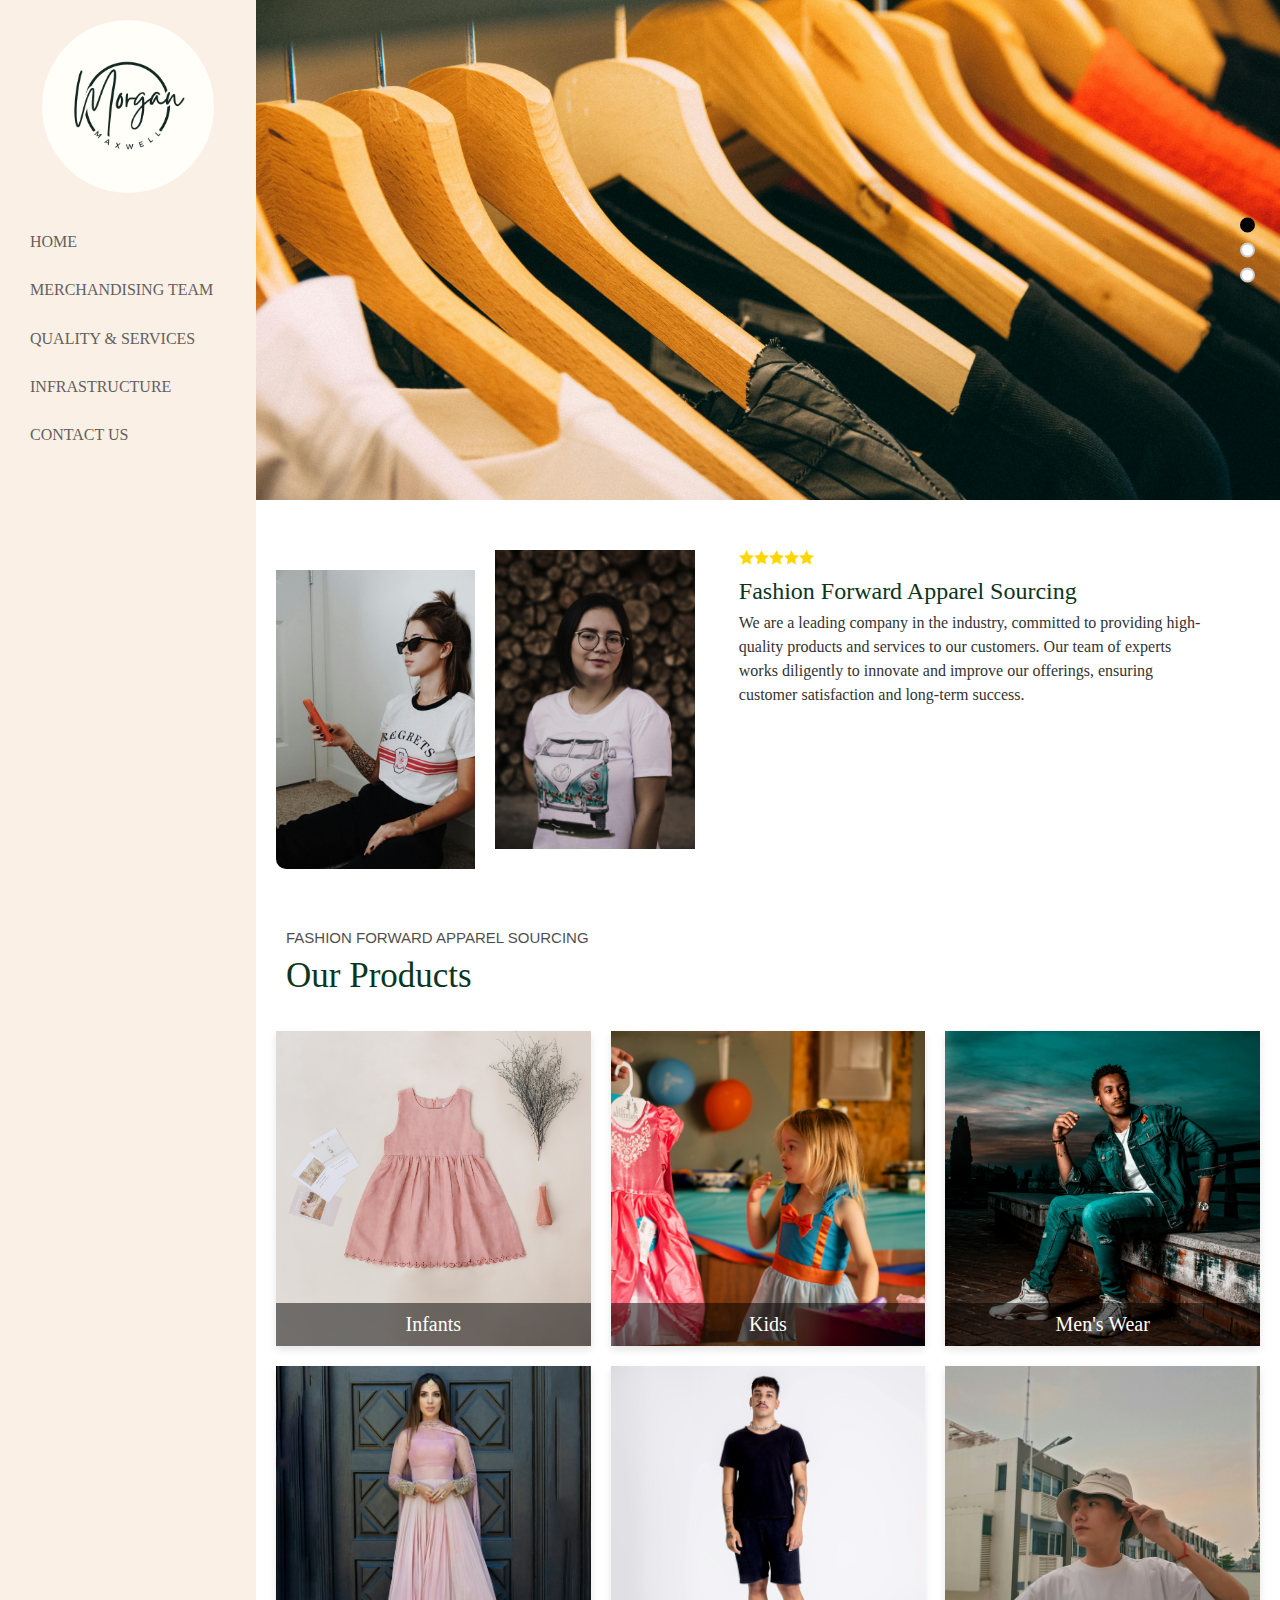
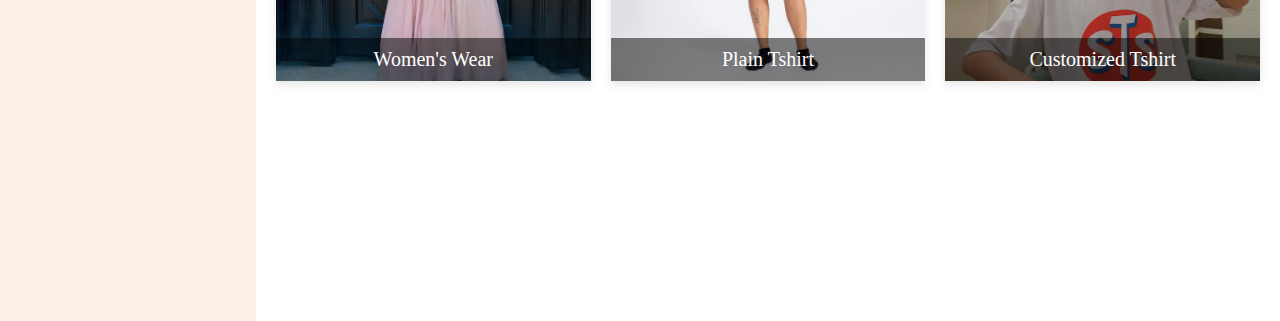
==== index.html @ bc5c9cea "Created Products section to list available products" ====
<!DOCTYPE html>
<html lang="en">
<head>
    <meta charset="UTF-8">
    <meta name="viewport" content="width=device-width, initial-scale=1.0">
    <title>Document</title>
    <link rel="stylesheet" href="./css/styles.css">
    <link rel="stylesheet" href="./css/normalize.css">
    <link rel="stylesheet" href="https://cdn.jsdelivr.net/npm/bootstrap-icons@1.11.3/font/bootstrap-icons.min.css">

</head>
<body>
    <div class="grid-container">
        <div class="item item1">
            <div class="navbar ">
                <div class="navbar-logo">
                    <img src="./images/Logo.png" alt="Logo">
                </div>
                <button class="navbar-toggle" onclick="toggleNavbar()">
                    <i class="bi bi-list"></i> <!-- Toggle icon -->
                </button>
                <div class="navbar-links">
                    <a href="#">HOME</a>
                    <a href="#">MERCHANDISING TEAM</a>
                    <a href="#">QUALITY & SERVICES</a> 
                    <a href="#">INFRASTRUCTURE</a> 
                    <a href="#">CONTACT US</a>
                </div>
            </div>
        </div>
        <div class="item">
            <div class="carousel">
                <div class="carousel-inner">
                    <img src="./images/tshirt.jpg" alt="Image 1">
                    <img src="./images/tshirt.jpg" alt="Image 2">
                    <img src="./images/tshirt.jpg" alt="Image 3">
                </div>
                <div class="carousel-radio-buttons">
                    <input type="radio" name="carousel" checked>
                    <input type="radio" name="carousel">
                    <input type="radio" name="carousel">
                </div>
            </div>
        </div>
        <div class="item">
            <div class="company-container">
                <div class="company-images">
                    <img src="./images/women1.jpg" alt="Image 1">
                    <img src="./images/women2.jpg" alt="Image 2">
                </div>
                <div class="company-about">
                    <div class="rating">
                        <svg xmlns="http://www.w3.org/2000/svg" viewBox="0 0 24 24">
                            <path d="M12 .587l3.668 7.431 8.2 1.192-5.934 5.782 1.4 8.167-7.334-3.857-7.334 3.857 1.4-8.167-5.934-5.782 8.2-1.192z"/>
                        </svg>
                       
                        <svg xmlns="http://www.w3.org/2000/svg" viewBox="0 0 24 24">
                            <path d="M12 .587l3.668 7.431 8.2 1.192-5.934 5.782 1.4 8.167-7.334-3.857-7.334 3.857 1.4-8.167-5.934-5.782 8.2-1.192z"/>
                        </svg>
                        
                        <svg xmlns="http://www.w3.org/2000/svg" viewBox="0 0 24 24">
                            <path d="M12 .587l3.668 7.431 8.2 1.192-5.934 5.782 1.4 8.167-7.334-3.857-7.334 3.857 1.4-8.167-5.934-5.782 8.2-1.192z"/>
                        </svg>
                       
                        <svg xmlns="http://www.w3.org/2000/svg" viewBox="0 0 24 24">
                            <path d="M12 .587l3.668 7.431 8.2 1.192-5.934 5.782 1.4 8.167-7.334-3.857-7.334 3.857 1.4-8.167-5.934-5.782 8.2-1.192z"/>
                        </svg>
                        <svg xmlns="http://www.w3.org/2000/svg" viewBox="0 0 24 24">
                            <path d="M12 .587l3.668 7.431 8.2 1.192-5.934 5.782 1.4 8.167-7.334-3.857-7.334 3.857 1.4-8.167-5.934-5.782 8.2-1.192z"/>
                        </svg> 
                    </div>
                    <h2>Fashion Forward Apparel Sourcing</h2>
                    <p>
                        We are a leading company in the industry, committed to providing high-quality products and services to our customers. Our team of experts works diligently to innovate and improve our offerings, ensuring customer satisfaction and long-term success.
                    </p>
                </div>
            </div>
        </div>
        <div class="item">
            <div class="heading">
                <h1 class="main-heading">FASHION FORWARD APPAREL SOURCING</h1>
                <h2 class="sub-heading">Our Products</h2>
            </div>
            <div class="cards-section">
                <div class="card">
                    <div class="card-image">
                        <img src="./images/infants.jpg" alt="Card 1">
                        <div class="card-description">
                            <p>Infants</p>
                        </div>
                    </div>
                </div>
                <div class="card">
                    <div class="card-image">
                        <img src="./images/kids.jpg" alt="Card 2">
                        <div class="card-description">
                            <p>Kids</p>
                        </div>
                    </div>
                </div>
                <div class="card">
                    <div class="card-image">
                        <img src="./images/mens.jpg" alt="Card 3">
                        <div class="card-description">
                            <p>Men's Wear</p>
                        </div>
                    </div>
                </div>
                <div class="card">
                    <div class="card-image">
                        <img src="./images/womens.jpg" alt="Card 4">
                        <div class="card-description">
                            <p>Women's Wear</p>
                        </div>
                    </div>
                </div>
                <div class="card">
                    <div class="card-image">
                        <img src="./images/plain.jpg" alt="Card 5">
                        <div class="card-description">
                            <p>Plain Tshirt</p>
                        </div>
                    </div>
                </div>
                <div class="card">
                    <div class="card-image">
                        <img src="./images/printed.jpg" alt="Card 6">
                        <div class="card-description">
                            <p>Customized Tshirt</p>
                        </div>
                    </div>
                </div>
            </div>
        </div>
        <script>
            function toggleNavbar() {
                const navbarLinks = document.querySelector('.navbar-links');
                navbarLinks.classList.toggle('open');
            }
        </script>
    </div>
</body>
</html>
---- css/styles.css ----
.grid-container {
    display: grid;
    grid-template: repeat(9, 1fr) / 20fr 80fr;
    height: 100vh;
    row-gap: 30px;
}

.item1 {
    grid-row: span 9;
}

/* NAVBAR */

.navbar {
    display: flex;
    flex-direction: column;
    justify-content: flex-start;
    background-color: #faf0e6;
    color: white;
    padding: 20px;
    height: 100%;
    position: relative;
}

.navbar-logo {
    display: flex;
    justify-content: center;
    padding-bottom: 30px;
}

.navbar-logo img {
    max-width: 80%; 
    height: auto;
    border-radius: 50%;
}

.navbar-links {
    display: flex;
    flex-direction: column;
    gap: 10px;
}

.navbar-links a {
    color: #64605c;
    text-decoration: none;
    padding: 10px;
}

.navbar-links a:hover {
    background-color: #faf1e8;
}

.navbar-toggle {
    display: none;
    cursor: pointer;
    background-color: #faf1e8;
    padding: 10px;
    border: none;
    position: absolute;
    top: 20px;
    right: 20px;
}

.navbar-toggle i {
    font-size: 35px;
}


@media (max-width: 768px) {
    .grid-container {
        grid-template-columns: 1fr; 
    }

    .grid-container > :nth-child(2) {
        margin-top: -30px; 
    }

    .item1 {
        grid-row: 1;
    }

    .navbar {
        height: auto;
        padding: 10px;
    }

    .navbar-logo {
        flex-grow: 1;
        display: flex;
        justify-content: flex-start;
        padding-bottom: 5px;
    }

    .navbar-logo img {
        max-width: 20%; 
        height: auto;
    }

    .navbar-links {
        display: none;
        flex-direction: column;
        width: 100%;
        margin-top: 10px;
        padding: 10px 0;
        background-color: #faf1e8; 
    }

    .navbar-links.open {
        display: flex; 
    }

    .navbar-toggle {
        display: block;
        margin-left: auto;
        font-size: 24px;
        cursor: pointer;
    }
}

/* CAROUSEL */

.carousel {
    width: 100%;
    max-height: 500px; 
    overflow: hidden;
    position: relative;
}

.carousel-inner {
    display: flex;
    width: 100%;
    height: 100%;
    animation: slide 9s infinite;
}

.carousel-inner img {
    width: 100%;
    flex-shrink: 0;
    height: 100%; 
    object-fit: cover;
}

@keyframes slide {
    0%, 33.33% { transform: translateX(0); }
    33.34%, 66.66% { transform: translateX(-100%); }
    66.67%, 100% { transform: translateX(-200%); }
}

.carousel-radio-buttons {
    position: absolute;
    right: 25px;
    top: 50%;
    transform: translateY(-50%);
    display: flex;
    flex-direction: column;
    gap: 10px;
    
}

.carousel-radio-buttons input[type="radio"] {
    -webkit-appearance: none;
    appearance: none;
    width: 15px;
    height: 15px;
    border-radius: 50%;
    border: 2px solid #ccc;
    background-color: white;
    cursor: pointer;
    transition: background-color 0.3s, border-color 0.3s;
}

.carousel-radio-buttons input[type="radio"]:checked {
    background-color: #000;
    border-color: #000;
}

/* ABOUT COMPANY */

.company-container {
    display: flex;
    gap: 10px;
    border-radius: 10px;
    margin: 20px;
    flex-direction: row; 
    box-sizing: border-box; 
    overflow: hidden;
}

.company-images {
    display: flex;
    flex-direction: row; 
    max-width: 45%;
    gap: 20px;
    box-sizing: border-box;
}

.company-images img {
    width: 45%; 
    object-fit: cover;    
}


.company-images img:first-child {
    margin-top: 20px; 
}

.company-images img:last-child {
    margin-bottom: 20px; 
}

.company-about {
    display: flex;
    flex-direction: column;
    color: #333;
    width: 50%; 
    box-sizing: border-box;
    overflow: auto;
    padding: 0 10px;
}

.rating {
    display: flex;
}

.rating svg {
    width: 15px;
    height: 15px;
    fill: #FFD700; 
    cursor: pointer;
}

.company-about h2 {
    margin:13px 0 5px 0;
    font-size: 24px;
    font-weight: 500;
    color:  rgb(11, 53, 29);

}

.company-about p {
    margin: 0;
    font-size: 16px;
    line-height: 1.5;
    overflow-wrap: break-word;
}


@media (max-width: 768px) {
    .company-container {
        flex-direction: column; 
    }

    .company-images {
        width: 100%;
    }

    .company-images img {
        width: 100%; 
        margin: 10px 0; 
    }

    .company-about {
        width: 100%; 
        padding: 10px; 
    }
}

/* PRODUCTS */

.heading{
    margin-left: 30px;
}

.main-heading{
    font-size: 15px;
    font-weight: normal;
    opacity: .7;
    font-family: Arial, Helvetica, sans-serif;
    /* margin-top: 30px; */
}

.sub-heading{
    font-size: 35px;
    font-weight: 500;
    margin: 1px 0 15px 0;
    color:  rgb(11, 53, 29);

}

.cards-section {
    display: grid;
    grid-template-columns: repeat(3, 1fr); 
    gap: 20px; 
    padding: 20px;
    box-sizing: border-box; 
}

.card {
    position: relative; 
    overflow: hidden; 
    box-shadow: 0 4px 8px rgba(0, 0, 0, 0.1);
    text-align: center;
    background-color: white;
}

.card-image {
    position: relative; 
}

.card-image img {
    width: 100%; 
    height: auto; 
    display: block;
    object-fit: cover;
}

.card-description {
    position: absolute; 
    bottom: 0; 
    left: 0;
    right: 0;
    background: rgba(0, 0, 0, 0.5); 
    color: white;
    padding: 10px;
    box-sizing: border-box; 
    text-align: center;
}

.card-description h3 {
    margin: 0 0 5px 0;
    font-size: 18px;
}

.card-description p {
    margin: 0;
    font-size: 20px;
}


@media (max-width: 768px) {
    .cards-section {
        grid-template-columns: repeat(2, 1fr); 
    }
}
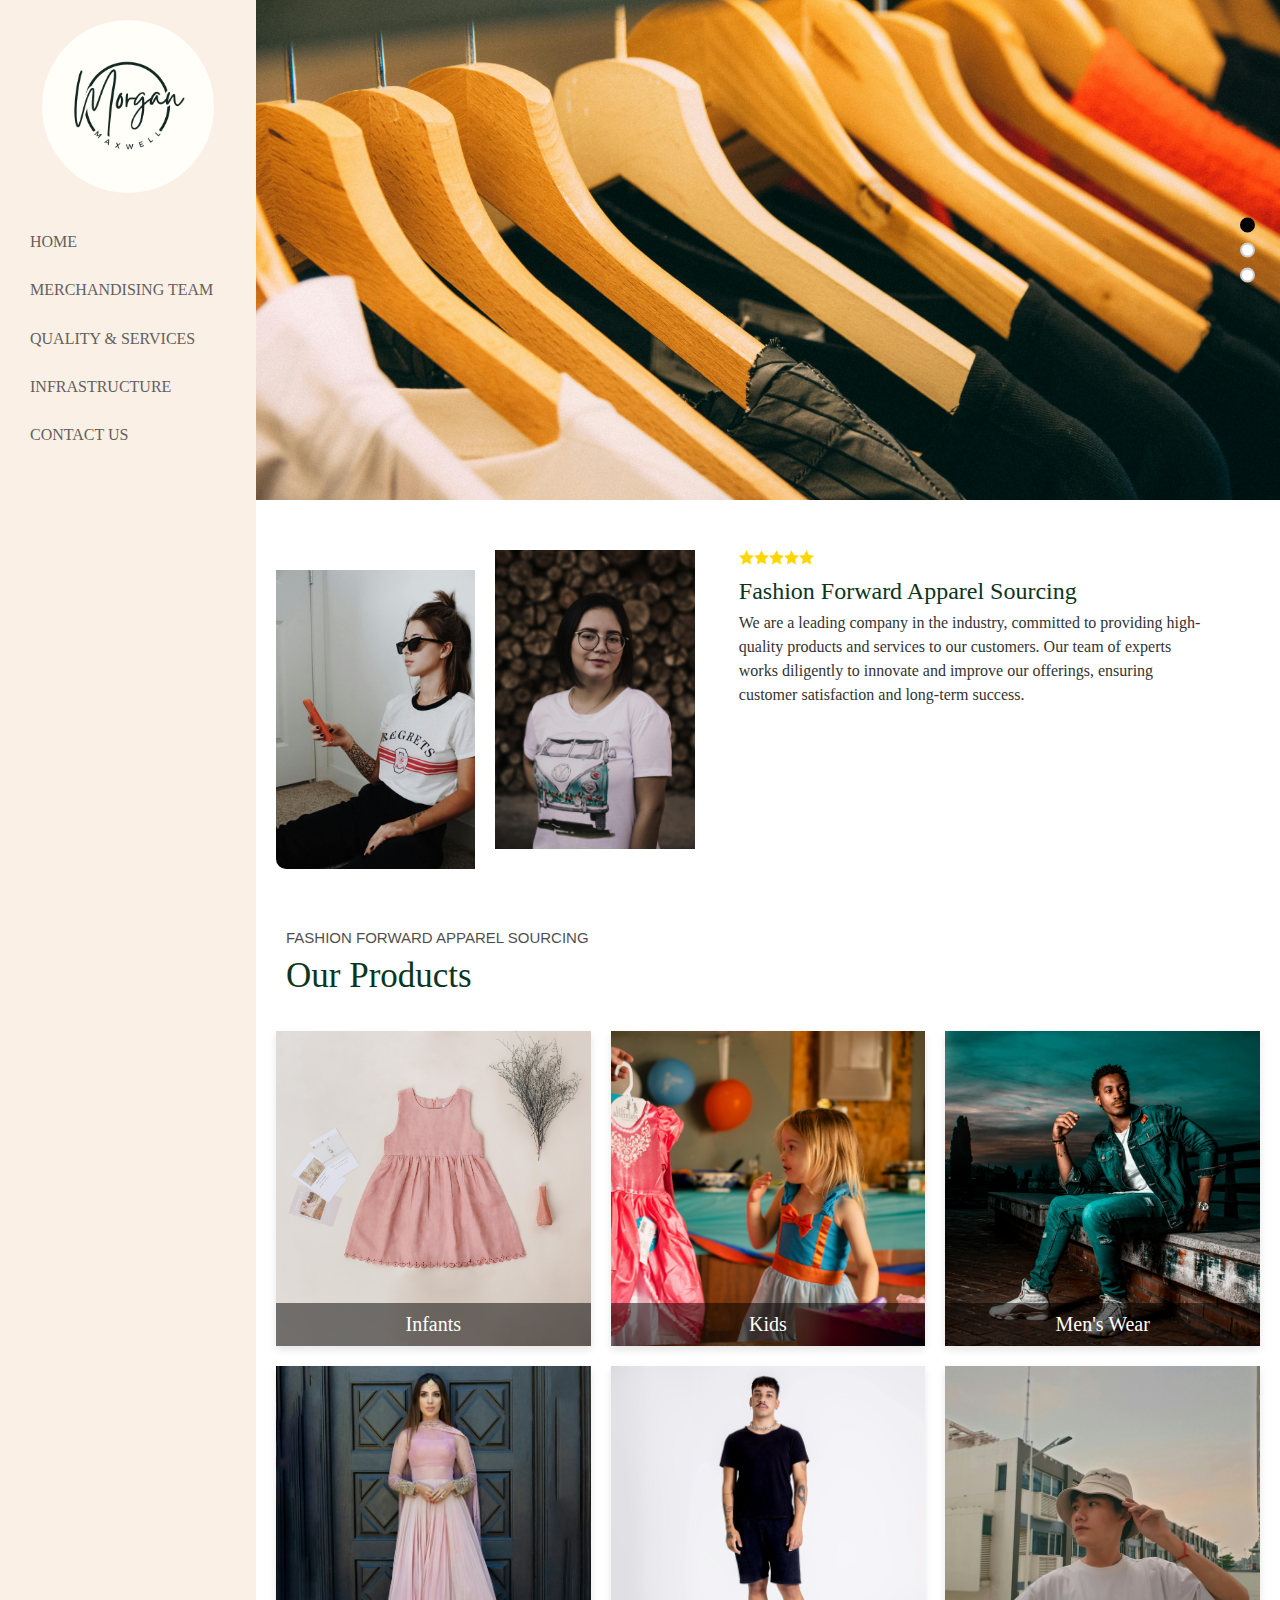
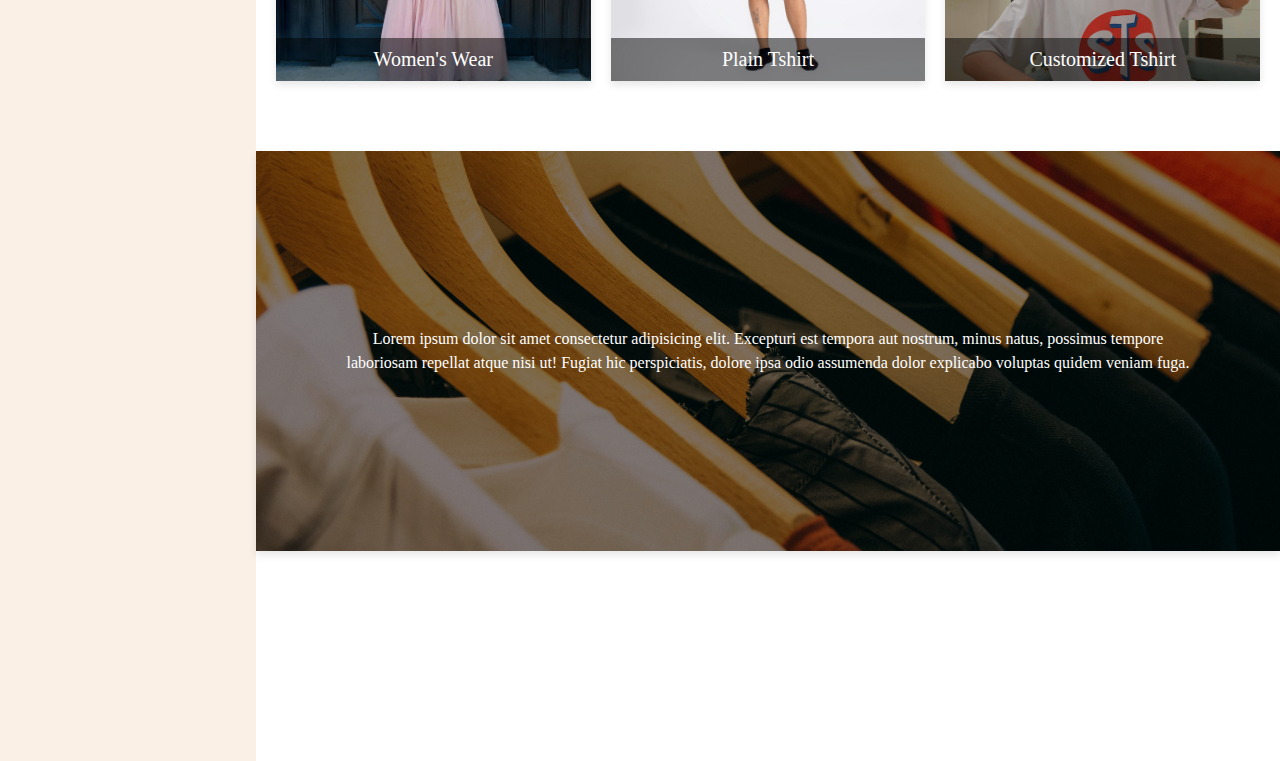
==== commit 6ab4239e: "Create Image quote section" ====
--- a/index.html
+++ b/index.html
@@ -132,6 +132,16 @@
                 </div>
             </div>
         </div>
+        <div class="item">
+            <div class="rectangle-image-section">
+                <div class="rectangle-image">
+                    <img src="./images/tshirt.jpg" alt="Rectangle Image">
+                    <div class="rectangle-text">
+                        <p>Lorem ipsum dolor sit amet consectetur adipisicing elit. Excepturi est tempora aut nostrum, minus natus, possimus tempore laboriosam repellat atque nisi ut! Fugiat hic perspiciatis, dolore ipsa odio assumenda dolor explicabo voluptas quidem veniam fuga.</p>
+                    </div>
+                </div>
+            </div>
+        </div>
         <script>
             function toggleNavbar() {
                 const navbarLinks = document.querySelector('.navbar-links');
--- a/css/styles.css
+++ b/css/styles.css
@@ -276,7 +276,6 @@
     font-weight: normal;
     opacity: .7;
     font-family: Arial, Helvetica, sans-serif;
-    /* margin-top: 30px; */
 }
 
 .sub-heading{
@@ -342,3 +341,52 @@
         grid-template-columns: repeat(2, 1fr); 
     }
 }
+
+/* IMAGE QUOTE */
+
+.rectangle-image-section {
+    display: flex;
+    justify-content: center; 
+    padding: 20px 0;    
+}
+
+.rectangle-image {
+    position: relative; 
+    max-width: 100%; 
+    box-shadow: 0 4px 8px rgba(0, 0, 0, 0.1); 
+    max-height: 400px;
+
+    
+}
+
+.rectangle-image img {
+    width:  100%; 
+    height: 100%;
+    display: block;
+    object-fit: cover;
+}
+
+.rectangle-text {
+    position: absolute; 
+    top: 0; 
+    left: 0; 
+    width: 100%; 
+    height: 100%; 
+    display: flex; 
+    align-items: center; 
+    justify-content: center; 
+    text-align: center; 
+    background: rgba(0, 0, 0, 0.5); 
+    color: white; 
+    padding: 20px 80px  ; 
+    box-sizing: border-box; 
+    font-size: 16px; 
+    line-height: 1.5;
+}
+
+@media (max-width: 768px) {
+    .rectangle-text {
+        font-size: 14px; 
+        padding: 10px;
+    }
+}
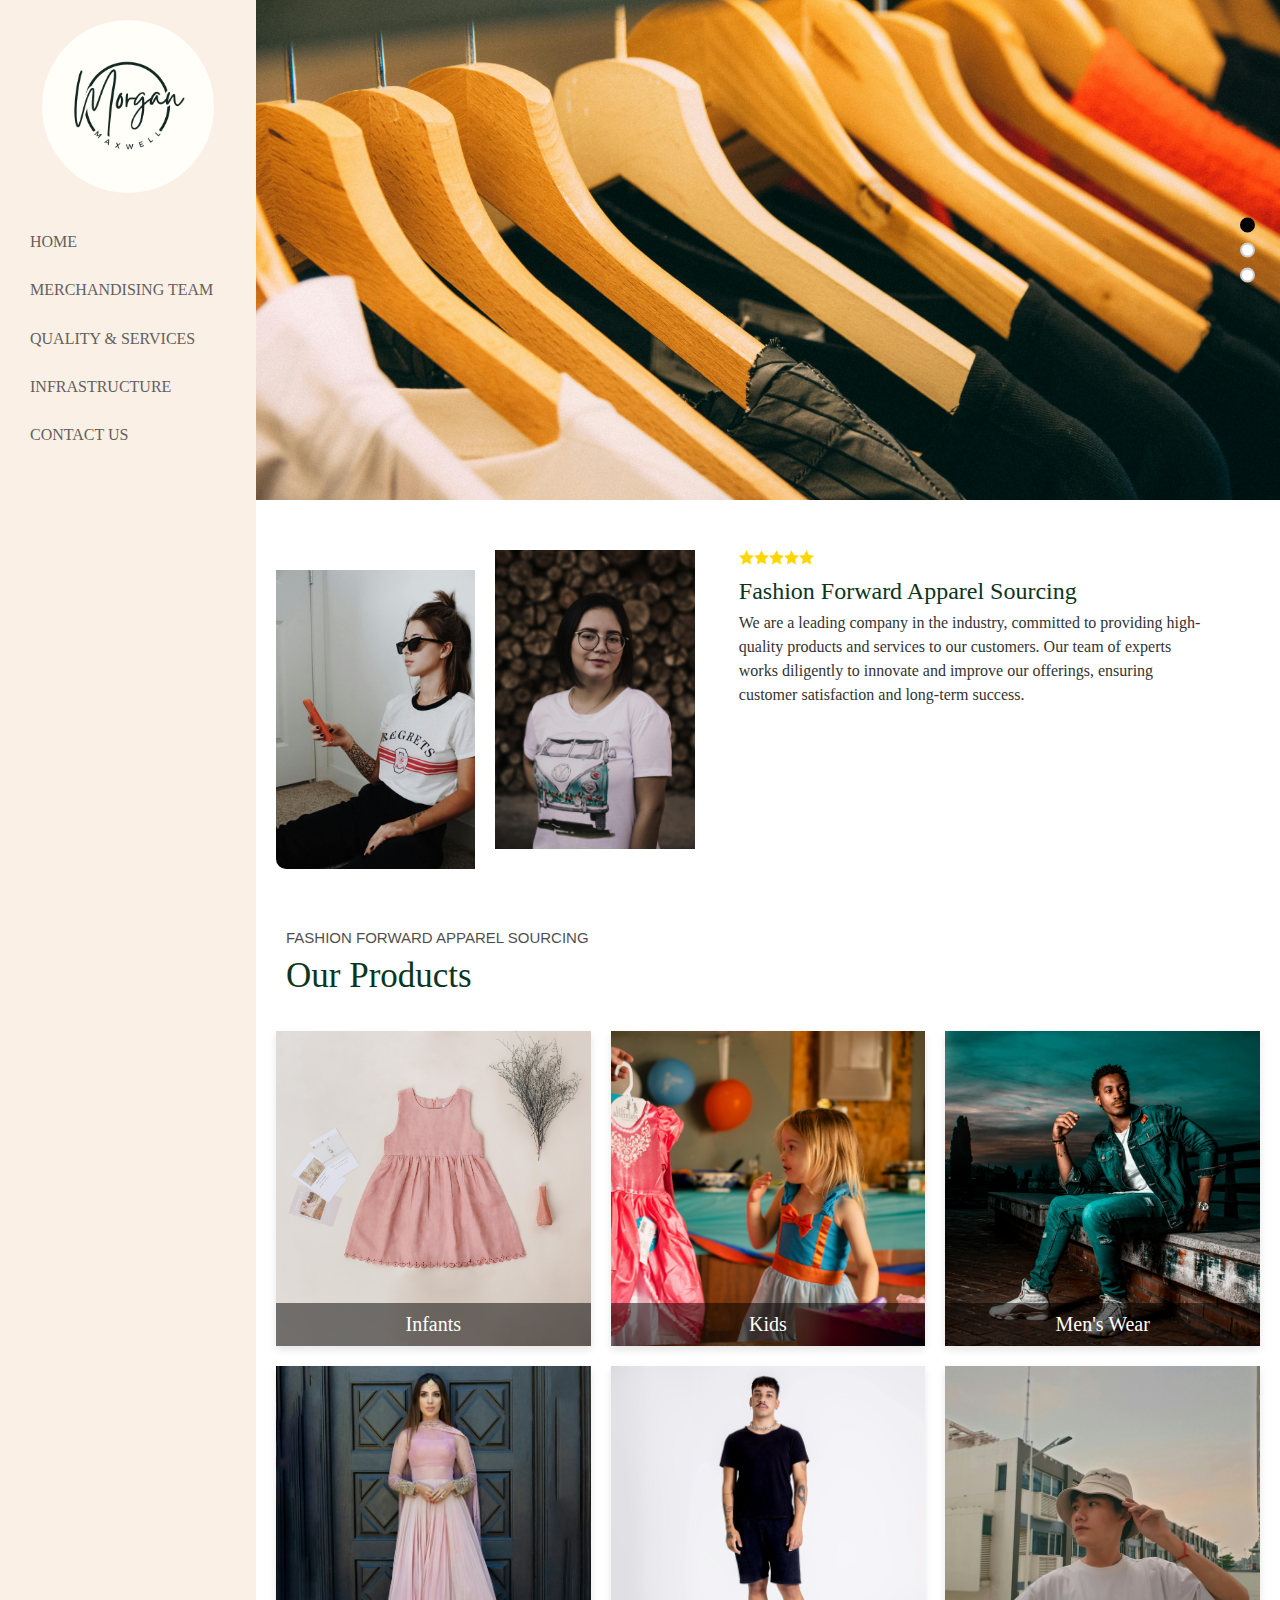
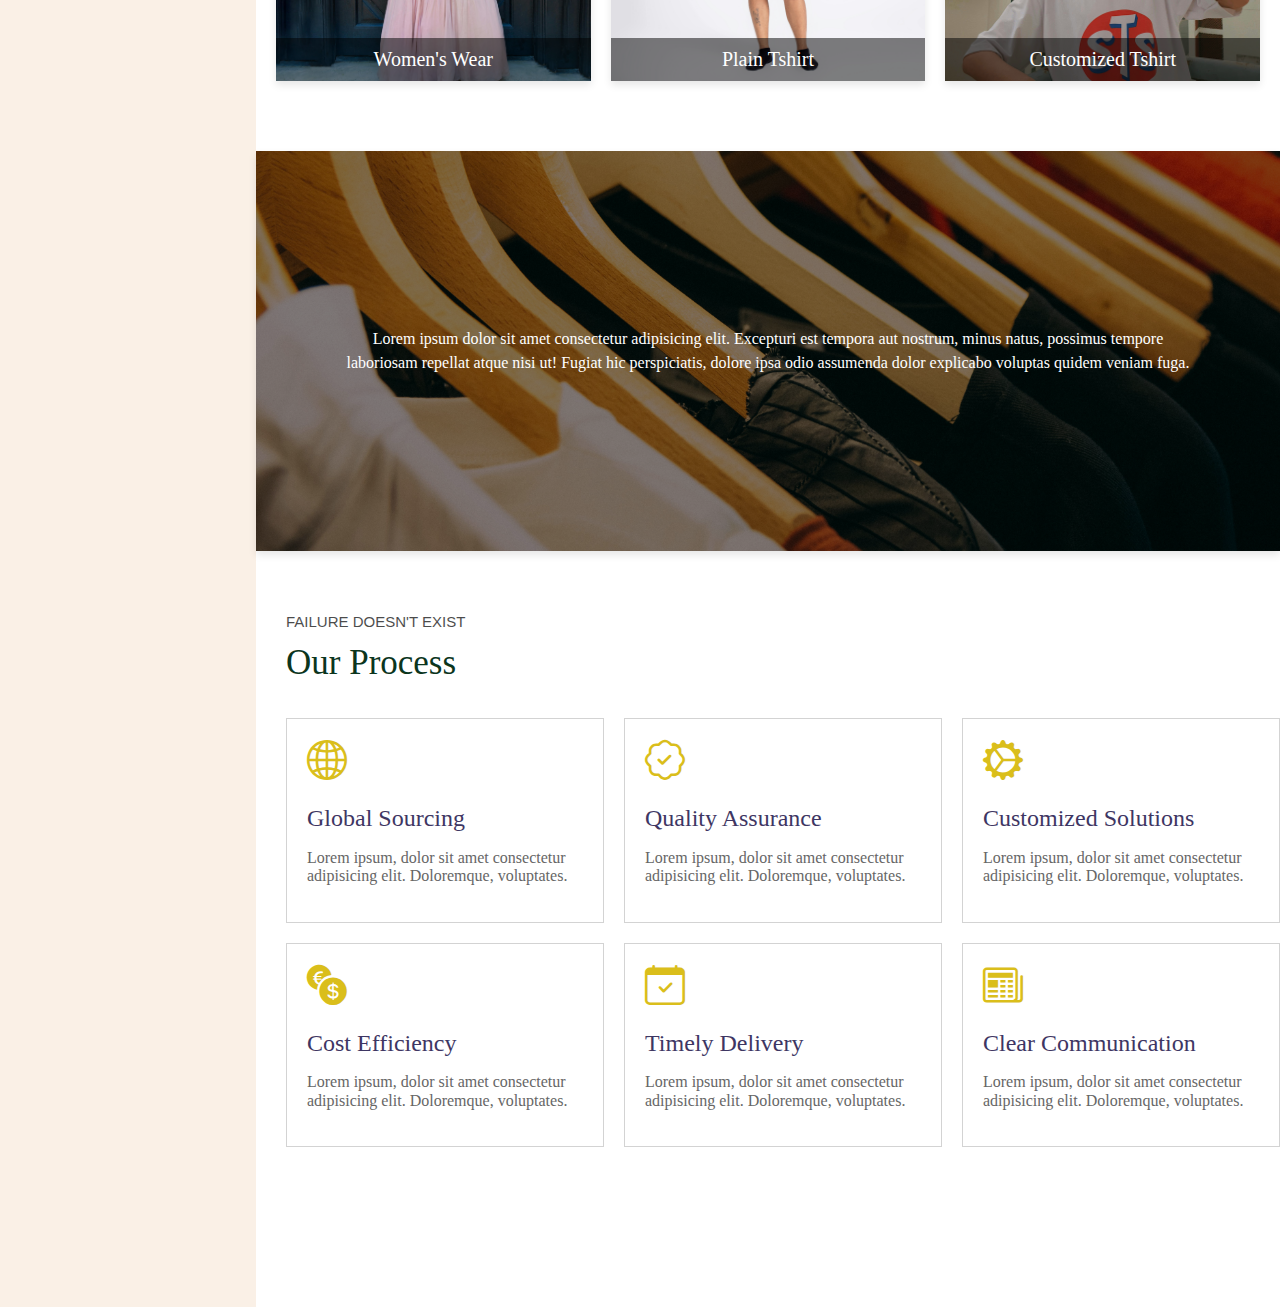
==== commit ba05f4d0: "Created Process section, it defines how process is done" ====
--- a/index.html
+++ b/index.html
@@ -142,6 +142,62 @@
                 </div>
             </div>
         </div>
+        <div class="item">
+            <div class="heading">
+                <h2 class="main-heading">FAILURE DOESN'T EXIST</h2>
+                <h3 class="sub-heading">Our Process</h3>
+                
+                <div class="box-container">
+                    <div class="box">
+                        <div class="box-icon">
+                            <i class="bi bi-globe2"></i>
+                        </div>
+                        <h4 class="box-title">Global Sourcing</h4>
+                        <p class="box-text">Lorem ipsum, dolor sit amet consectetur adipisicing elit. Doloremque, voluptates.</p>
+                    </div>
+                    
+                    <div class="box">
+                        <div class="box-icon">
+                            <i class="bi bi-patch-check"></i>
+                        </div>
+                        <h4 class="box-title">Quality Assurance</h4>
+                        <p class="box-text">Lorem ipsum, dolor sit amet consectetur adipisicing elit. Doloremque, voluptates.</p>
+                    </div>
+                    
+                    <div class="box">
+                        <div class="box-icon">
+                            <i class="bi bi-gear-wide-connected"></i>
+                        </div>
+                        <h4 class="box-title">Customized Solutions</h4>
+                        <p class="box-text">Lorem ipsum, dolor sit amet consectetur adipisicing elit. Doloremque, voluptates.</p>
+                    </div>
+            
+                    <div class="box">
+                        <div class="box-icon">
+                            <i class="bi bi-currency-exchange"></i>
+                        </div>
+                        <h4 class="box-title">Cost Efficiency</h4>
+                        <p class="box-text">Lorem ipsum, dolor sit amet consectetur adipisicing elit. Doloremque, voluptates.</p>
+                    </div>
+            
+                    <div class="box">
+                        <div class="box-icon">
+                            <i class="bi bi-calendar-check"></i>
+                        </div>
+                        <h4 class="box-title">Timely Delivery</h4>
+                        <p class="box-text">Lorem ipsum, dolor sit amet consectetur adipisicing elit. Doloremque, voluptates.</p>
+                    </div>
+            
+                    <div class="box">
+                        <div class="box-icon">
+                            <i class="bi bi-newspaper"></i>
+                        </div>
+                        <h4 class="box-title">Clear Communication</h4>
+                        <p class="box-text">Lorem ipsum, dolor sit amet consectetur adipisicing elit. Doloremque, voluptates.</p>
+                    </div>
+                </div>
+            </div>
+        </div>
         <script>
             function toggleNavbar() {
                 const navbarLinks = document.querySelector('.navbar-links');
--- a/css/styles.css
+++ b/css/styles.css
@@ -390,3 +390,50 @@
         padding: 10px;
     }
 }
+
+/* PROCESS */
+
+.box-container {
+    display: grid;
+    grid-template-columns: repeat(3, 1fr); 
+    gap: 20px; 
+    padding-top: 20px;
+}
+
+.box {
+    border: 1px solid lightgray ;
+    padding: 20px;
+    text-align: left;
+}
+
+
+.box-icon {
+    font-size: 40px; 
+    color: rgb(218, 190, 27);
+    margin-bottom: 10px;
+    
+}
+
+.box h4{
+    margin-top: 20px;
+    font-size: 24px;
+    font-weight: 500;
+    color: rgb(62, 54, 99);
+}
+
+
+.box-title {
+    font-size: 1.2em;
+    margin-bottom: 10px;
+}
+
+.box-text {
+    font-size: 1em;
+    color: #666;
+}
+
+@media (max-width: 768px) {
+    .box-container {
+        grid-template-columns: repeat(1, 1fr); /* Adjust to fit two boxes per row on smaller screens */
+    }
+}
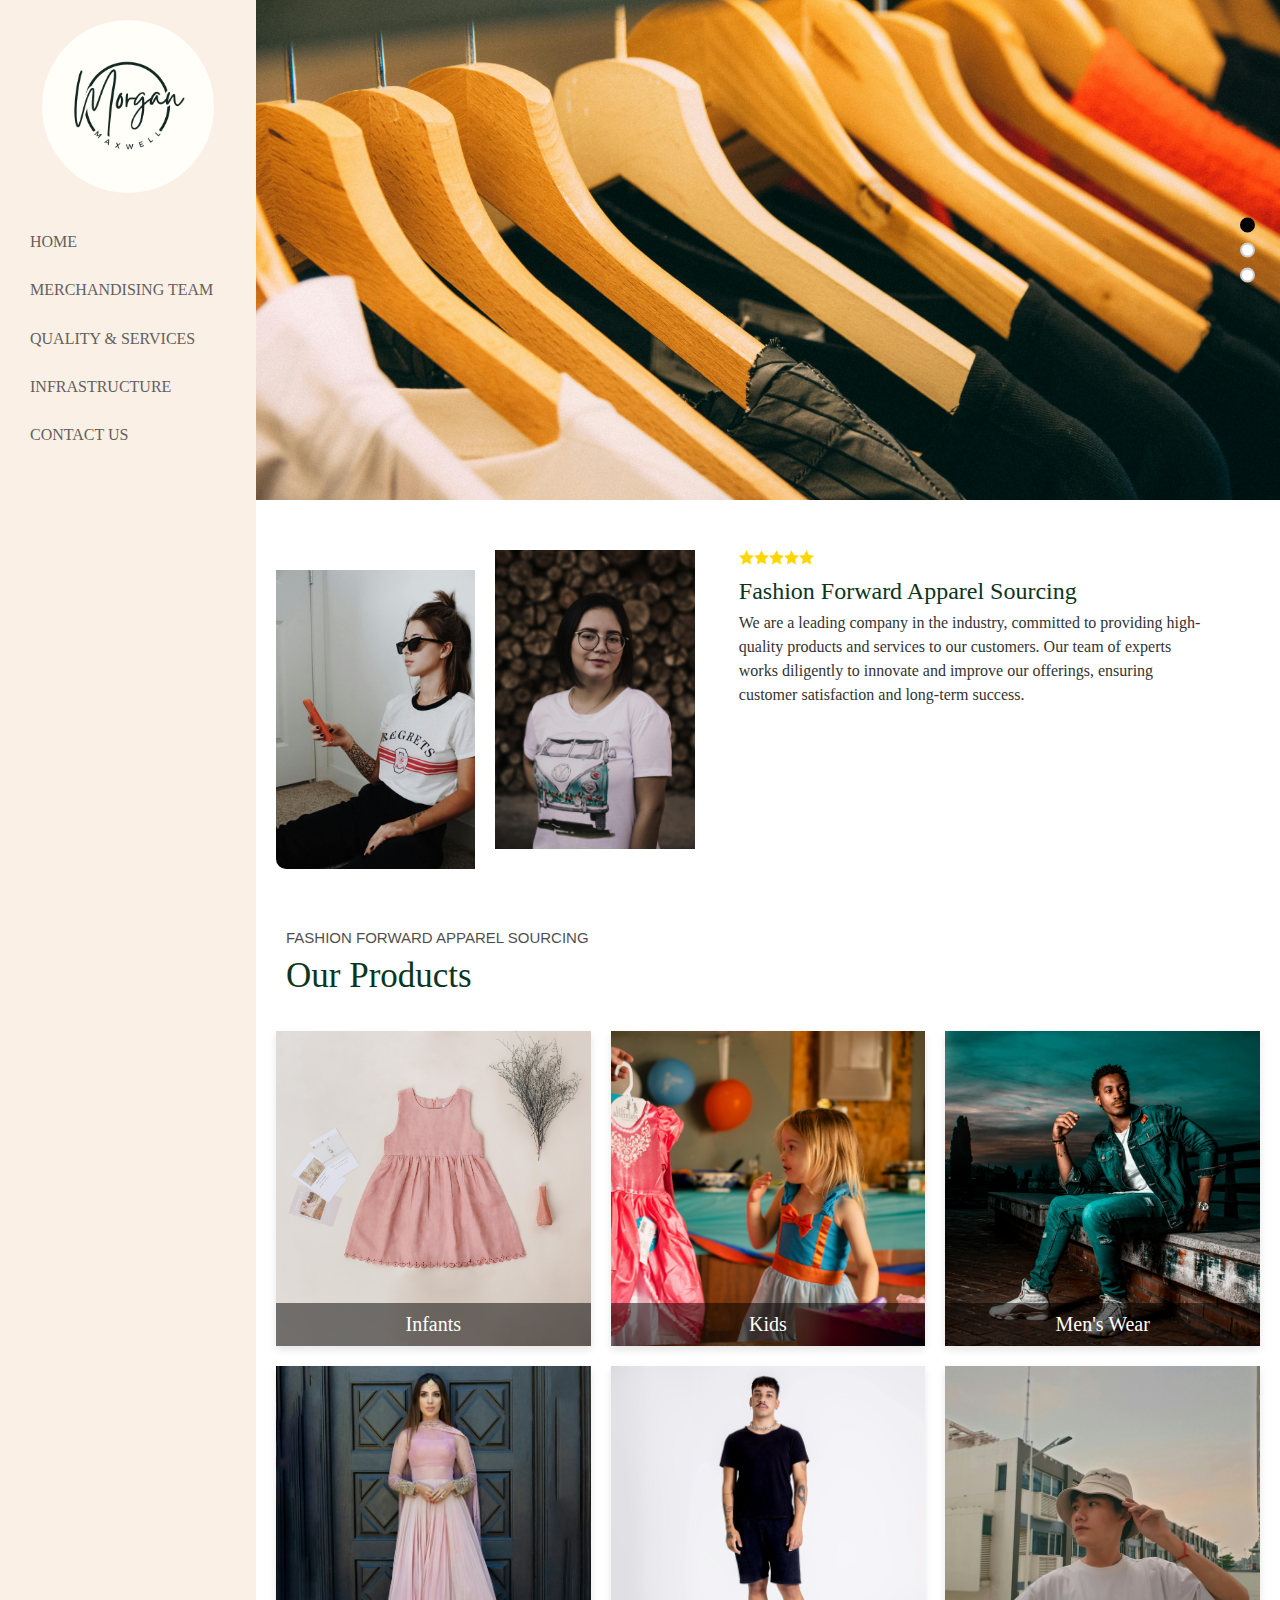
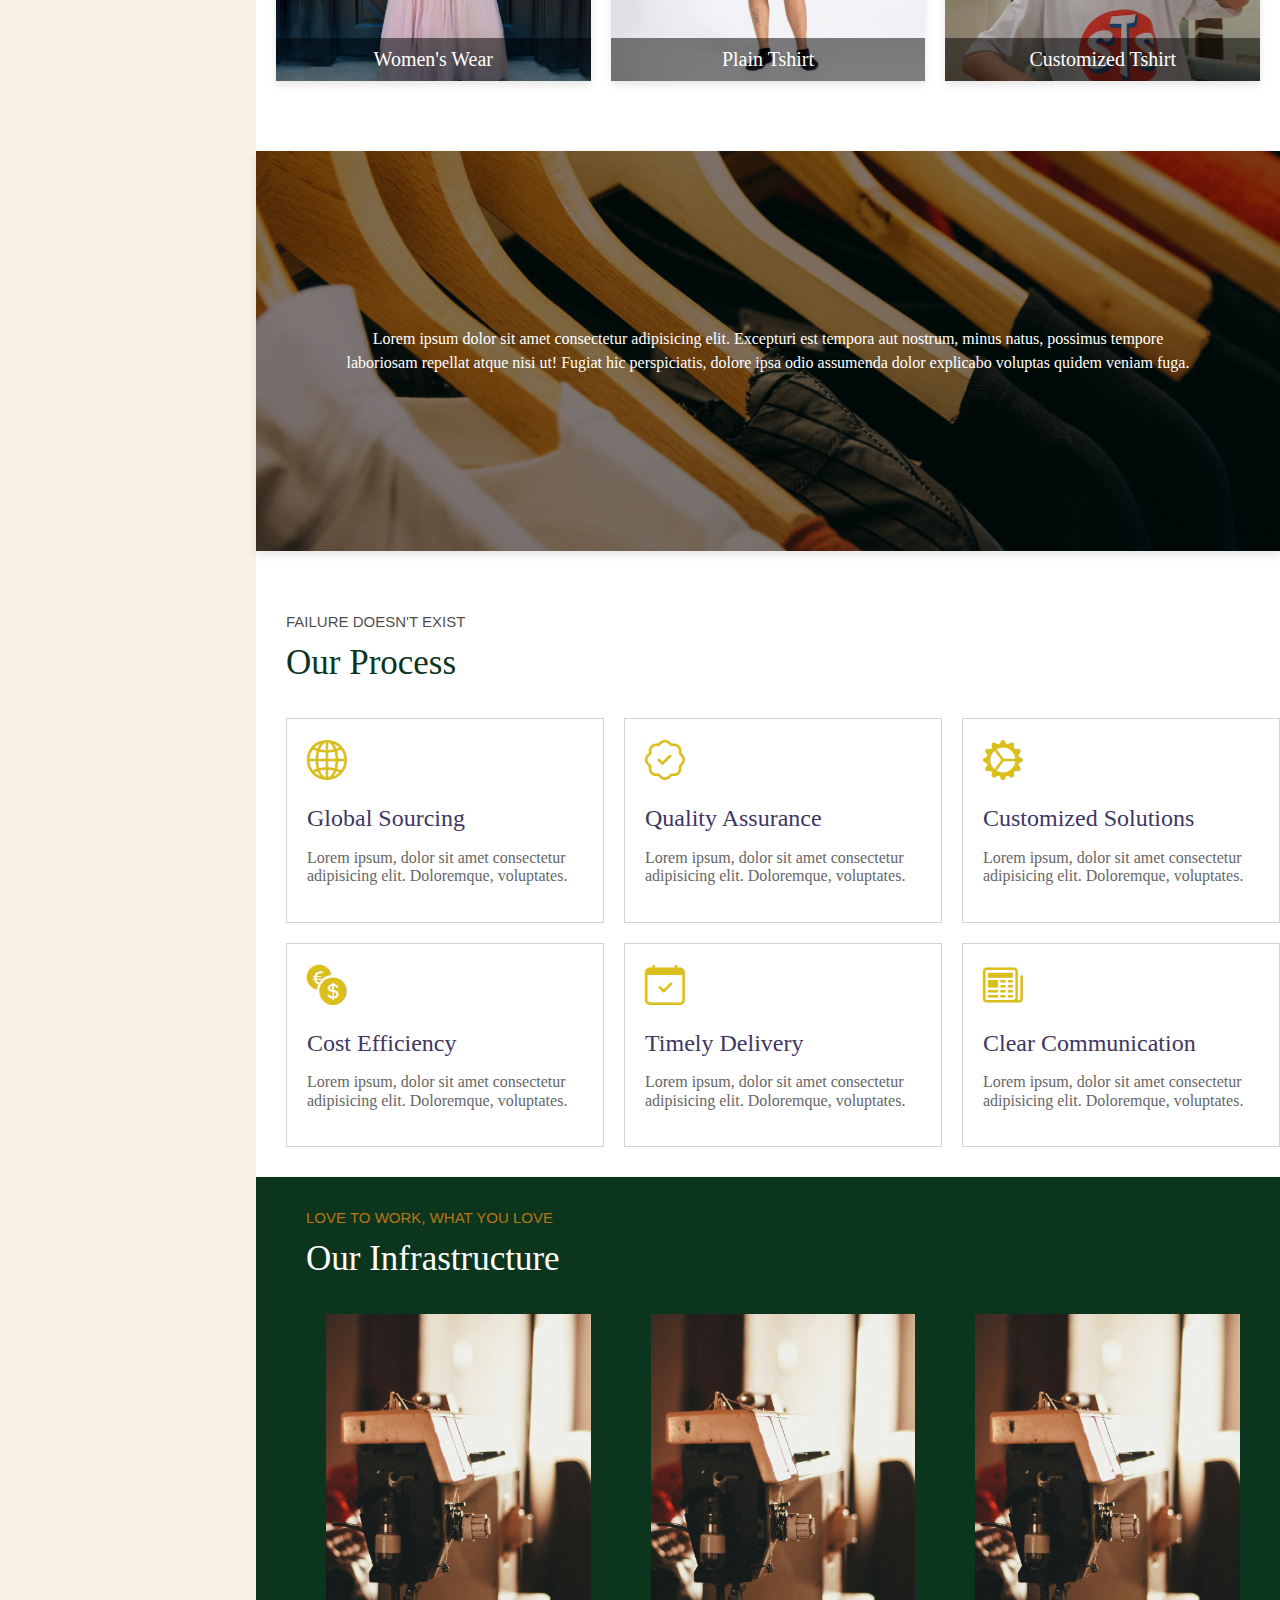
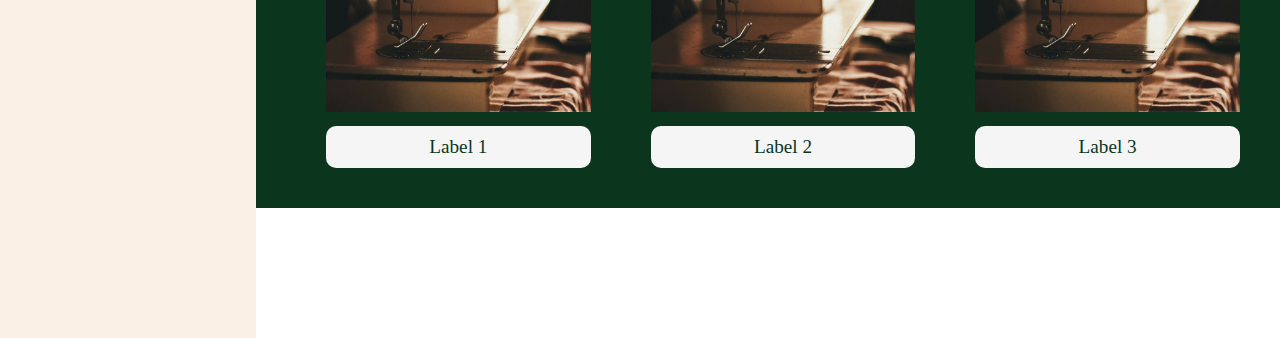
==== commit c941e9ef: "Created Infrastructure section" ====
--- a/index.html
+++ b/index.html
@@ -198,6 +198,31 @@
                 </div>
             </div>
         </div>
+        <div class="item">
+            <div class="section">
+                <div class="heading">
+                    <h2 class="main-heading colored-heading">LOVE TO WORK, WHAT YOU LOVE</h2>
+                    <h3 class="sub-heading colored-heading2">Our Infrastructure</h3>
+                
+                    <div class="image-card-container">
+                        <div class="image-card">
+                            <img src="./images/knitting.jpg" alt="Image 1">
+                            <div class="image-card-label">Label 1</div>
+                        </div>
+            
+                        <div class="image-card">
+                            <img src="./images/knitting.jpg" alt="Image 2">
+                            <div class="image-card-label">Label 2</div>
+                        </div>
+            
+                        <div class="image-card">
+                            <img src="./images/knitting.jpg" alt="Image 3">
+                            <div class="image-card-label">Label 3</div>
+                        </div>
+                    </div>
+                </div>
+            </div>
+        </div>
         <script>
             function toggleNavbar() {
                 const navbarLinks = document.querySelector('.navbar-links');
--- a/css/styles.css
+++ b/css/styles.css
@@ -437,3 +437,52 @@
         grid-template-columns: repeat(1, 1fr); /* Adjust to fit two boxes per row on smaller screens */
     }
 }
+
+/* INFRASTRUCTURE */
+
+.section {
+    padding: 20px;
+    background-color: rgb(11, 53, 29);
+}
+
+.colored-heading{
+    color: #fb9111;
+}
+
+.colored-heading2{
+    color: white;
+}
+
+.image-card-container {
+    display: grid;
+    grid-template-columns: repeat(3, 1fr);
+    gap: 20px;
+}
+
+.image-card {
+    text-align: center;
+    padding: 20px;
+}
+
+.image-card img {
+    width: 100%;
+    height: auto;
+    max-height: 500px; /* Adjust based on your image size */
+    object-fit: cover;
+    margin-bottom: 10px;
+}
+
+.image-card-label {
+    background-color: #f5f5f5;
+    border-radius: 10px;
+    padding: 10px;
+    font-size: 1.2em;
+    color: rgb(11, 53, 29);
+}
+
+
+@media (max-width: 768px) {
+    .image-card-container {
+        grid-template-columns: repeat(1, 1fr); /* Two cards per row on tablets */
+    }
+}
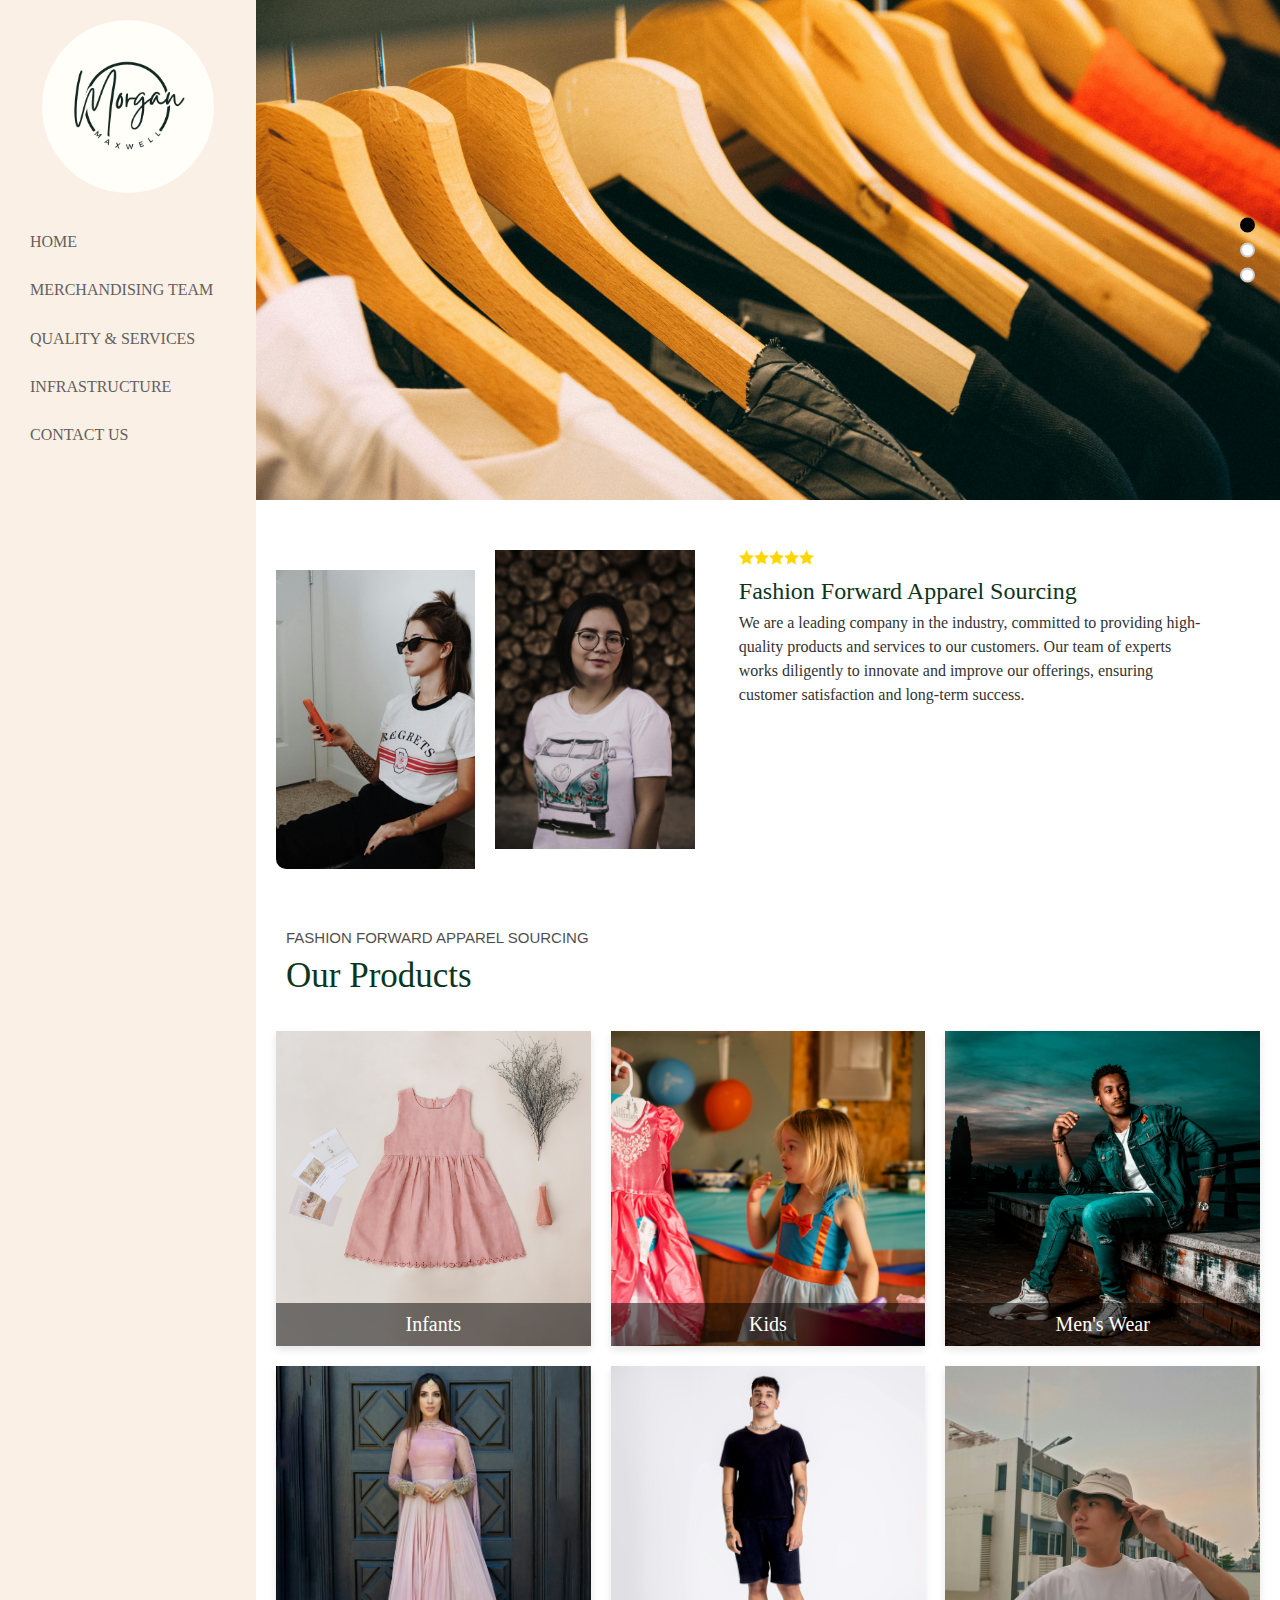
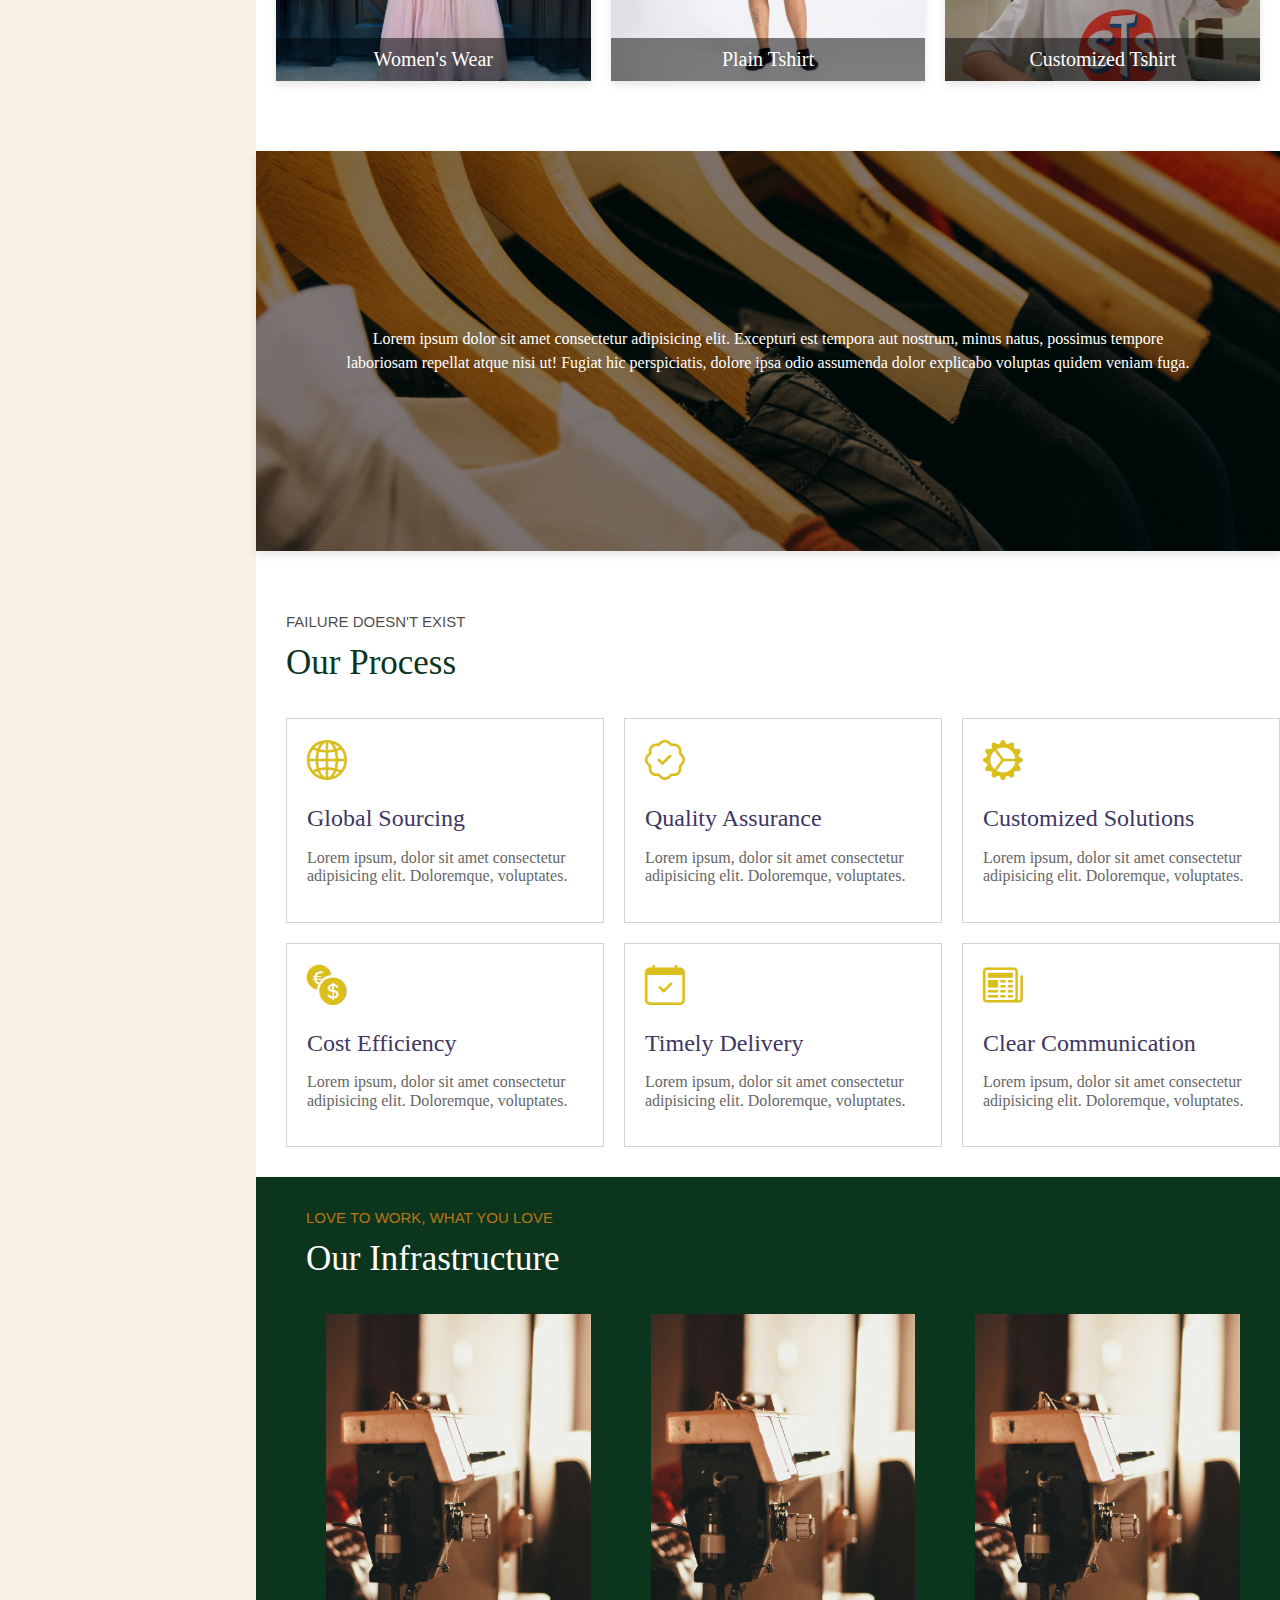
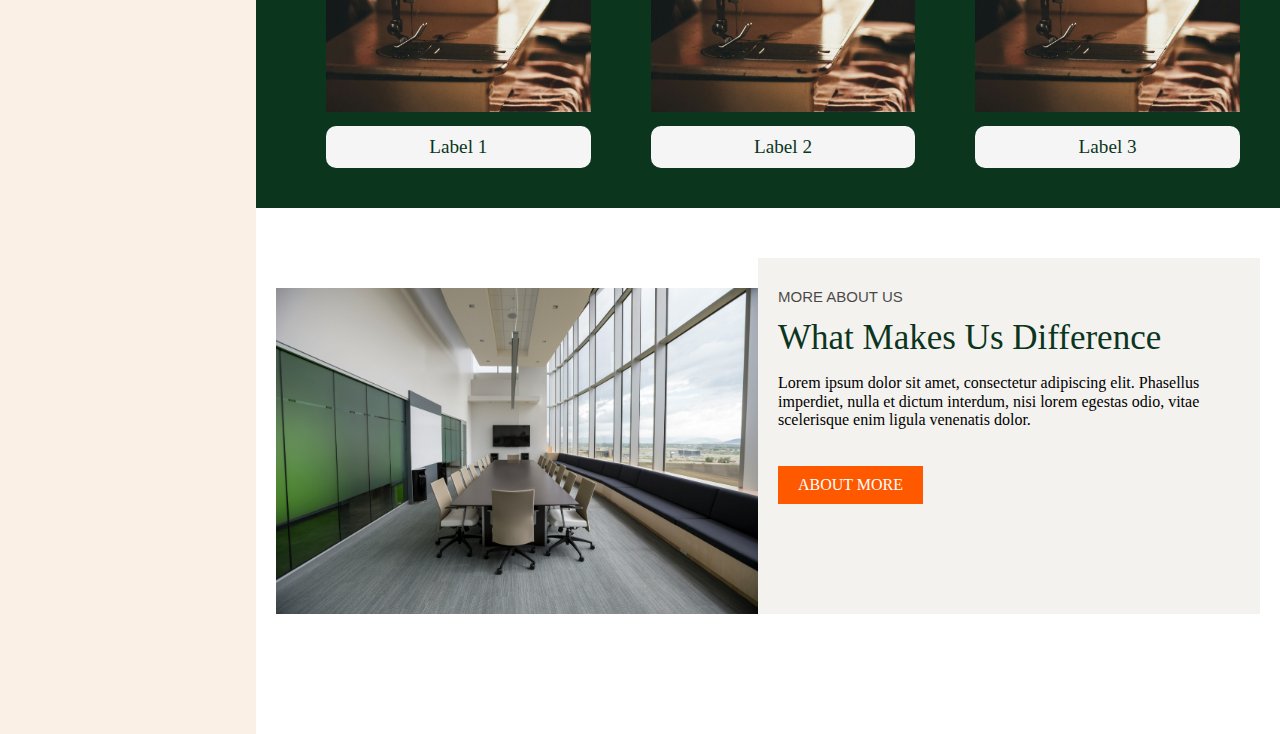
==== commit 6dc1db7c: "Created another About section" ====
--- a/index.html
+++ b/index.html
@@ -223,6 +223,23 @@
                 </div>
             </div>
         </div>
+        <div class="item">  
+            <div class="company-section">
+                <div class="company-image">
+                    <img src="./images/officeroom.jpg" alt="Company Image">
+                </div>
+                <div class="company-info">
+                    <div class="heading">
+                        <h2 class="main-heading">MORE ABOUT US</h2>
+                        <h3 class="sub-heading">What Makes Us Difference</h3>
+                    </div>
+                    <p>
+                        Lorem ipsum dolor sit amet, consectetur adipiscing elit. Phasellus imperdiet, nulla et dictum interdum, nisi lorem egestas odio, vitae scelerisque enim ligula venenatis dolor.
+                    </p>
+                    <button>ABOUT MORE</button>
+                </div>
+            </div>
+        </div>
         <script>
             function toggleNavbar() {
                 const navbarLinks = document.querySelector('.navbar-links');
--- a/css/styles.css
+++ b/css/styles.css
@@ -434,7 +434,7 @@
 
 @media (max-width: 768px) {
     .box-container {
-        grid-template-columns: repeat(1, 1fr); /* Adjust to fit two boxes per row on smaller screens */
+        grid-template-columns: repeat(1, 1fr); 
     }
 }
 
@@ -467,7 +467,7 @@
 .image-card img {
     width: 100%;
     height: auto;
-    max-height: 500px; /* Adjust based on your image size */
+    max-height: 500px; 
     object-fit: cover;
     margin-bottom: 10px;
 }
@@ -483,6 +483,55 @@
 
 @media (max-width: 768px) {
     .image-card-container {
-        grid-template-columns: repeat(1, 1fr); /* Two cards per row on tablets */
-    }
-}
+        grid-template-columns: repeat(1, 1fr); 
+    }
+}
+
+/* ADDITIONAL ABOUT */
+
+.company-section {
+    display: flex;
+    flex-direction: row;
+    padding: 20px;
+}
+
+.company-image {
+    flex: 1 ;
+    margin-top: 30px;
+}
+
+.company-image img {
+    width: 100%;
+    height: 100%;
+    object-fit: cover;
+}
+
+.company-info {
+    flex: 1 ;
+    padding-left: 20px;
+    background-color: #f4f2ef;
+}
+
+.company-info button {
+    margin: 20px 0;
+    padding: 10px 20px;
+    background-color: #ff5900;
+    color: white;
+    border: none;
+    cursor: pointer;
+    font-size: 16px;
+}
+
+.company-info button:hover {
+    background-color: #ea7c1d;
+}
+
+.company-info .heading{
+    margin: 30px 0 15px ;
+}
+
+@media (max-width: 768px) {
+    .company-section {
+        flex-direction: column;
+    }
+}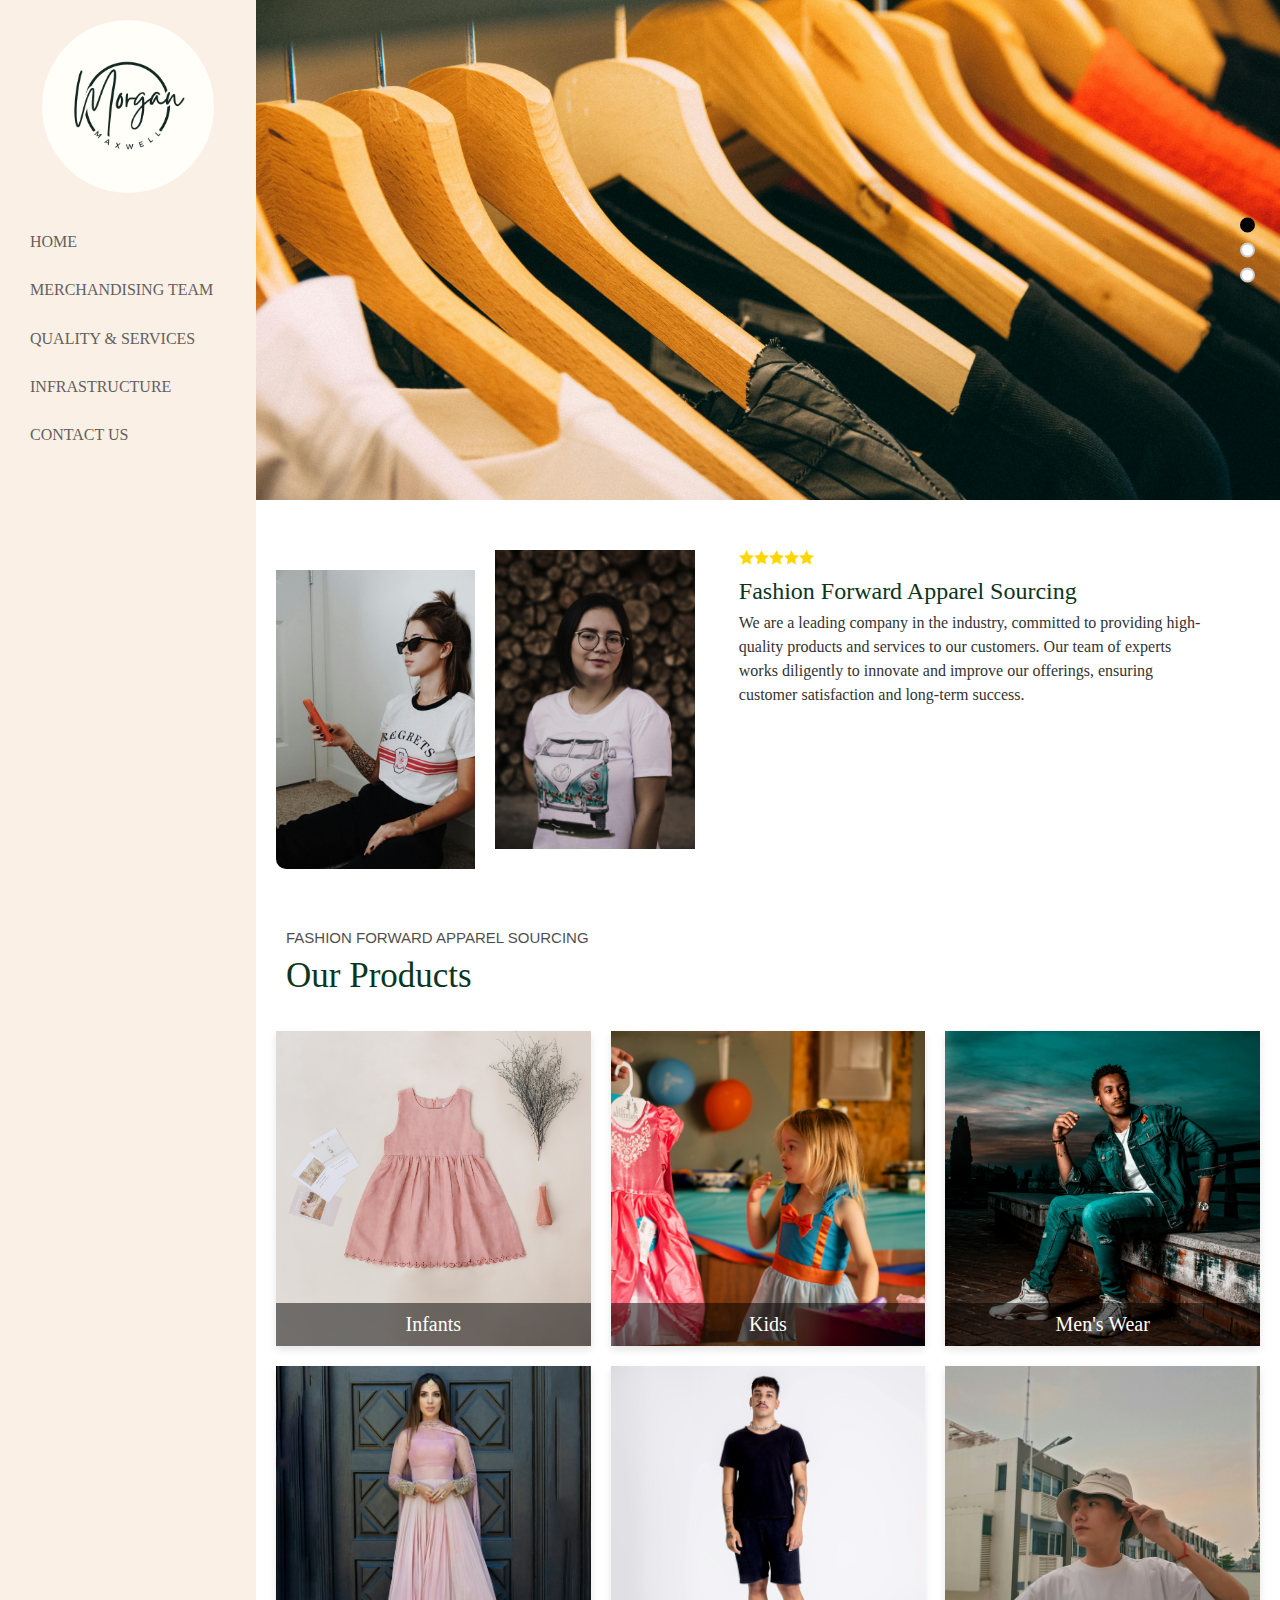
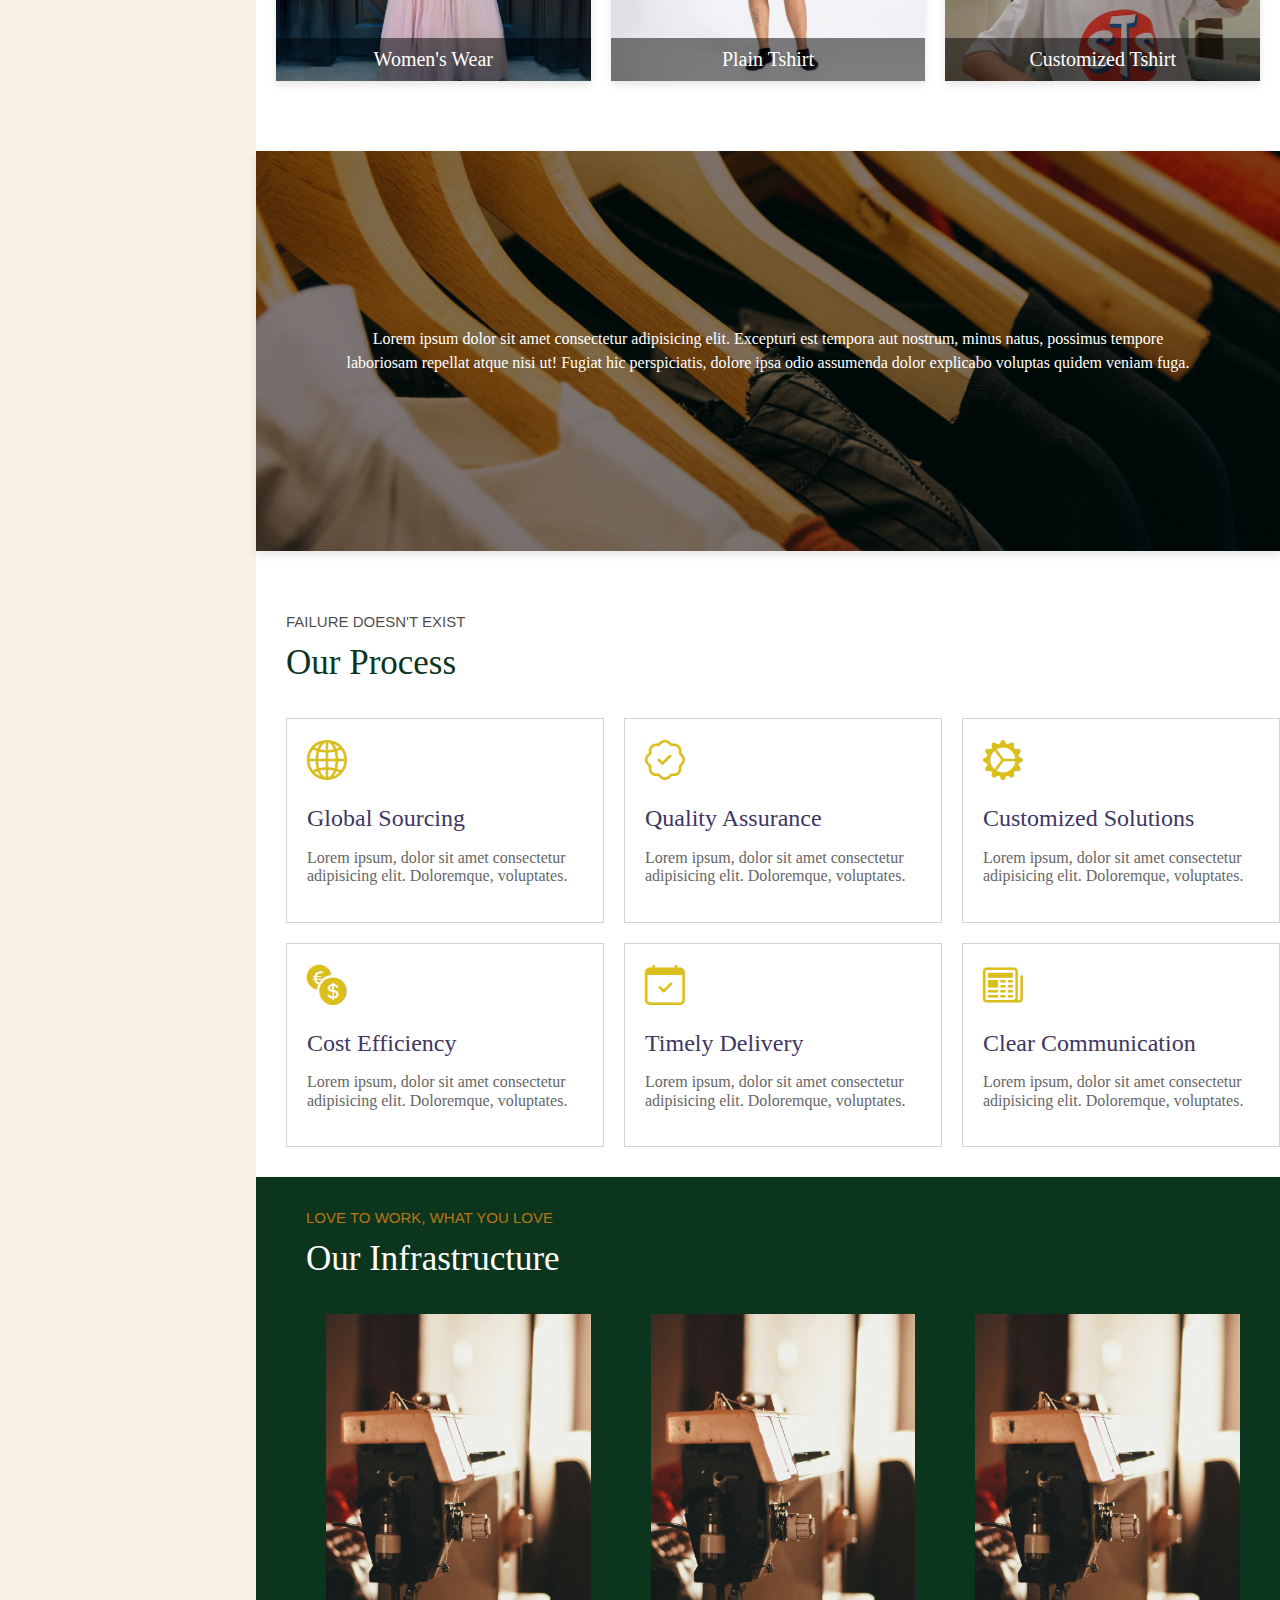
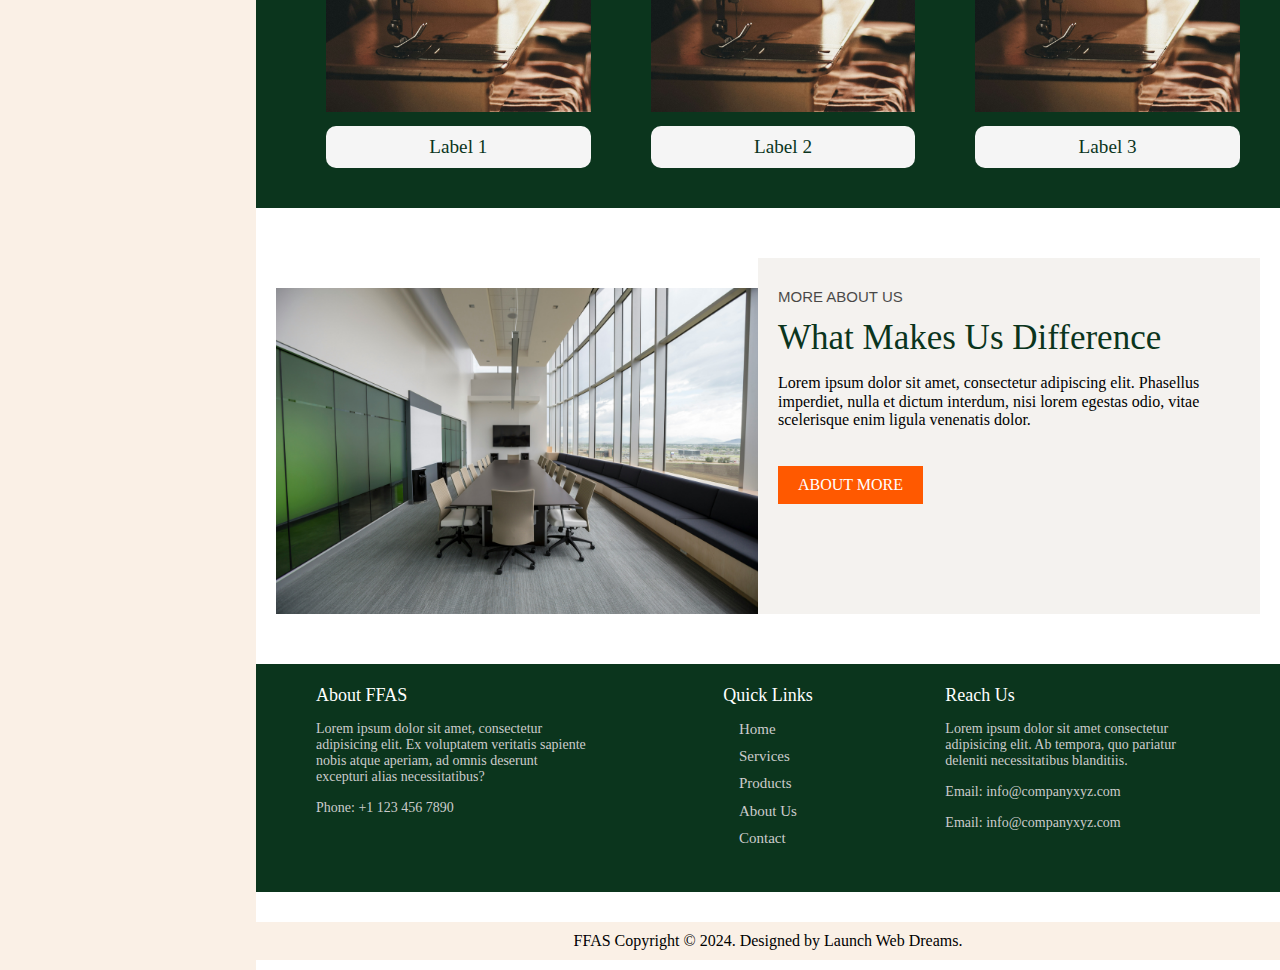
==== commit 6fc86564: "Created Footer Part" ====
--- a/index.html
+++ b/index.html
@@ -240,6 +240,35 @@
                 </div>
             </div>
         </div>
+        <div class="item">
+            <footer class="footer">
+                <div class="footer-column">
+                    <h3 class="sub-heading colored-heading2">About FFAS</h3>
+                    <p>Lorem ipsum dolor sit amet, consectetur adipisicing elit. Ex voluptatem veritatis sapiente nobis atque aperiam, ad omnis deserunt excepturi alias necessitatibus?</p>
+                    <p>Phone: +1 123 456 7890</p>
+                </div>
+                <div class="footer-column second-column">
+                    <h3 class="sub-heading colored-heading2">Quick Links</h3>
+                    <ul>
+                        <li><a href="#">Home</a></li>
+                        <li><a href="#">Services</a></li>
+                        <li><a href="#">Products</a></li>
+                        <li><a href="#">About Us</a></li>
+                        <li><a href="#">Contact</a></li>
+                    </ul>
+                </div>
+                <div class="footer-column contact-info">
+                    <h3 class="sub-heading colored-heading2">Reach Us</h3>
+                    <p>Lorem ipsum dolor sit amet consectetur adipisicing elit. Ab tempora, quo pariatur deleniti necessitatibus blanditiis.</p>
+                    <p>Email: info@companyxyz.com</p>
+                    <p>Email: info@companyxyz.com</p>
+                    
+                </div>
+            </footer>
+        </div>
+        <div class="item final-container">
+            <p class="final">FFAS Copyright &copy; 2024. Designed by Launch Web Dreams.</p>
+        </div> 
         <script>
             function toggleNavbar() {
                 const navbarLinks = document.querySelector('.navbar-links');
--- a/css/styles.css
+++ b/css/styles.css
@@ -534,4 +534,90 @@
     .company-section {
         flex-direction: column;
     }
+}
+
+/* FOOTER */
+
+.footer {
+    display: grid;
+    grid-template: 1fr / repeat(3,1fr);
+    align-content: center;
+    justify-content: center;
+    padding: 20px 40px;
+    background-color: rgb(11, 53, 29);
+    color: white;
+    font-size: 15px;
+    
+}
+
+.footer-column {
+    
+    margin: 0 20px;
+    font-weight: 500;
+}
+
+.footer-column h3 {
+    margin-bottom: 15px;
+    font-size: 18px;
+}
+
+.footer-column ul {
+    list-style-type: none;
+    padding: 0;
+    margin-top: 0;
+
+}
+
+.footer-column ul li {
+    margin-bottom: 10px;
+}
+
+.footer-column ul li a {
+    color: #ccc;
+    text-decoration: none;
+}
+
+
+.footer-column p {
+    margin-bottom: 15px;
+    font-size: 14px;
+    color: #ccc;
+
+}
+
+.second-column {
+    display: flex;
+    align-items: center;
+    flex-direction: column;
+}
+
+@media (max-width: 768px) {
+    .footer {
+        grid-template-columns: repeat(1, 1fr)
+    }
+
+    .footer-column {
+        margin-bottom: 20px;
+        margin-left: 10px;
+        margin-right: 0;
+    }
+
+    .second-column{
+        align-items: normal;
+    }
+}
+
+.grid-container > :nth-last-child(2) {
+    margin-bottom: -30px; 
+}
+
+.final-container{
+    margin: 0;
+}
+
+.final{
+    background-color:#faf0e6;
+    text-align: center;
+    margin: 0;
+    padding: 10px;
 }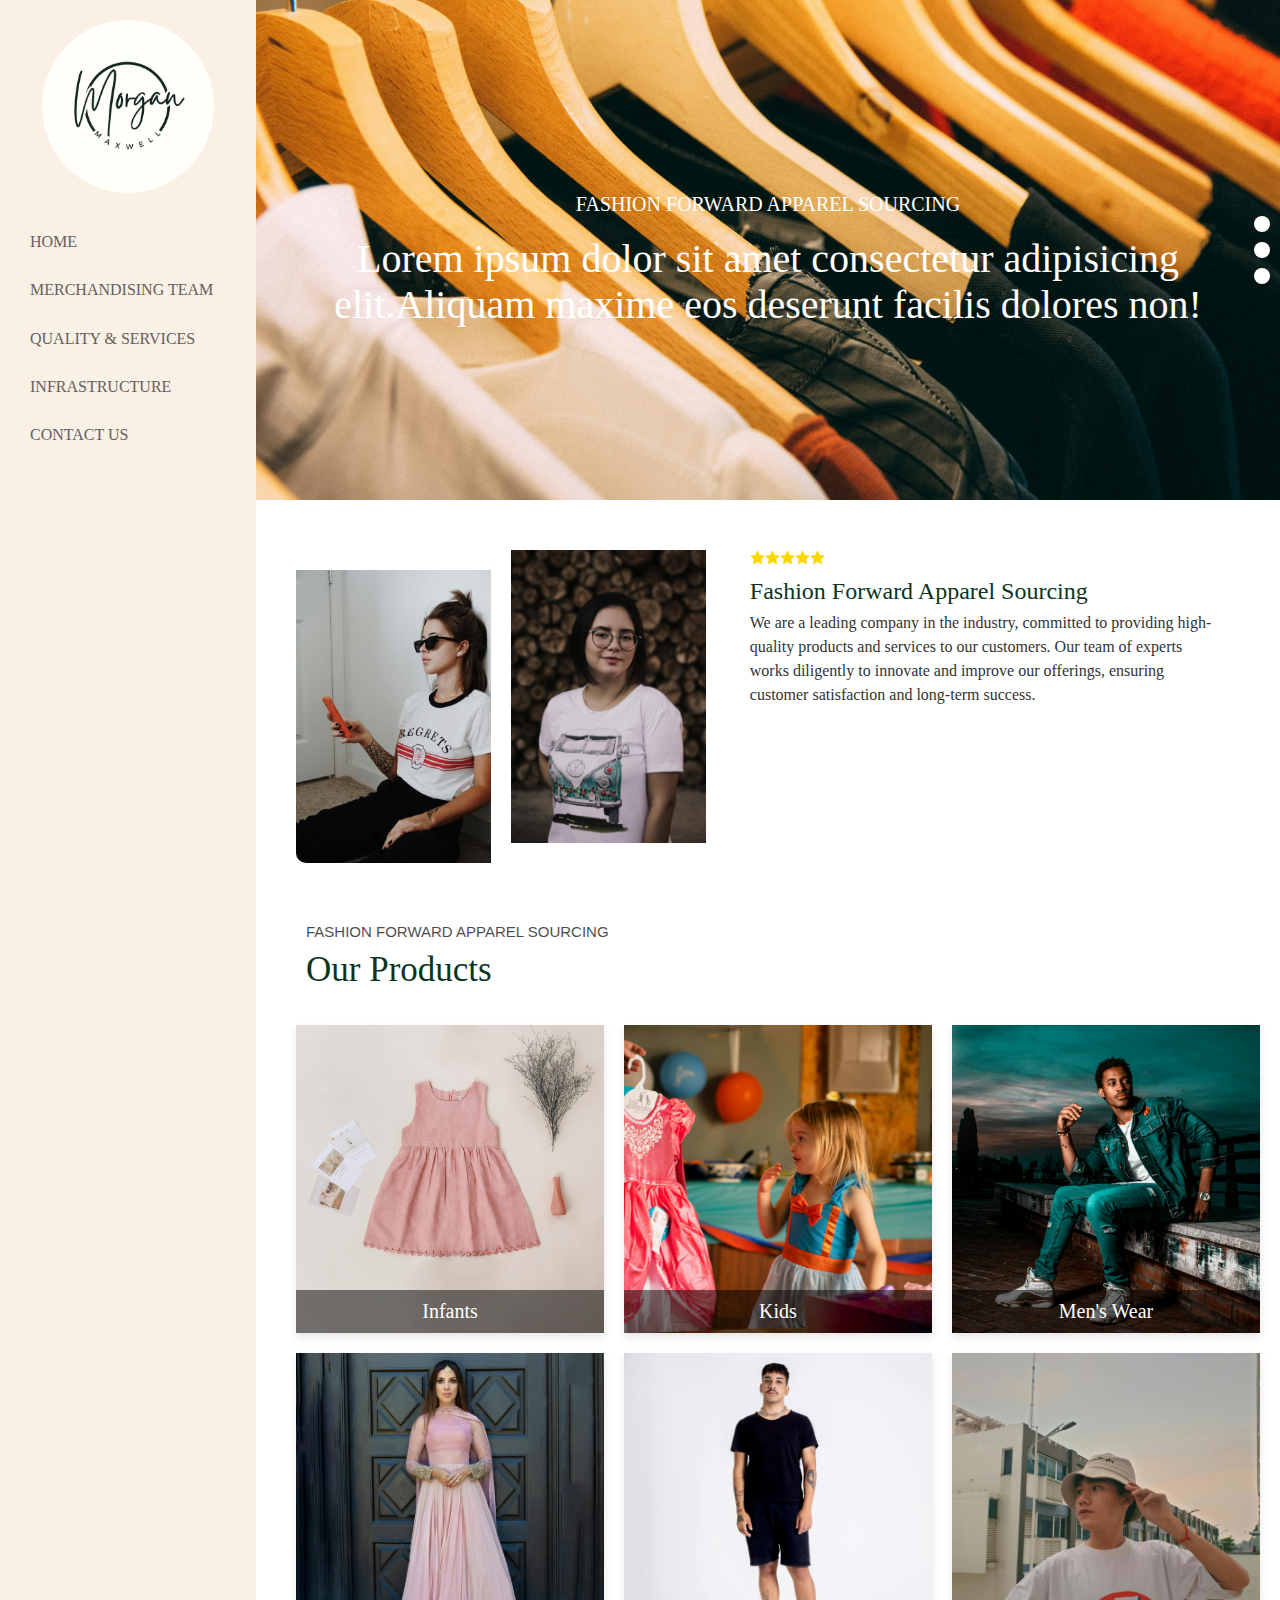
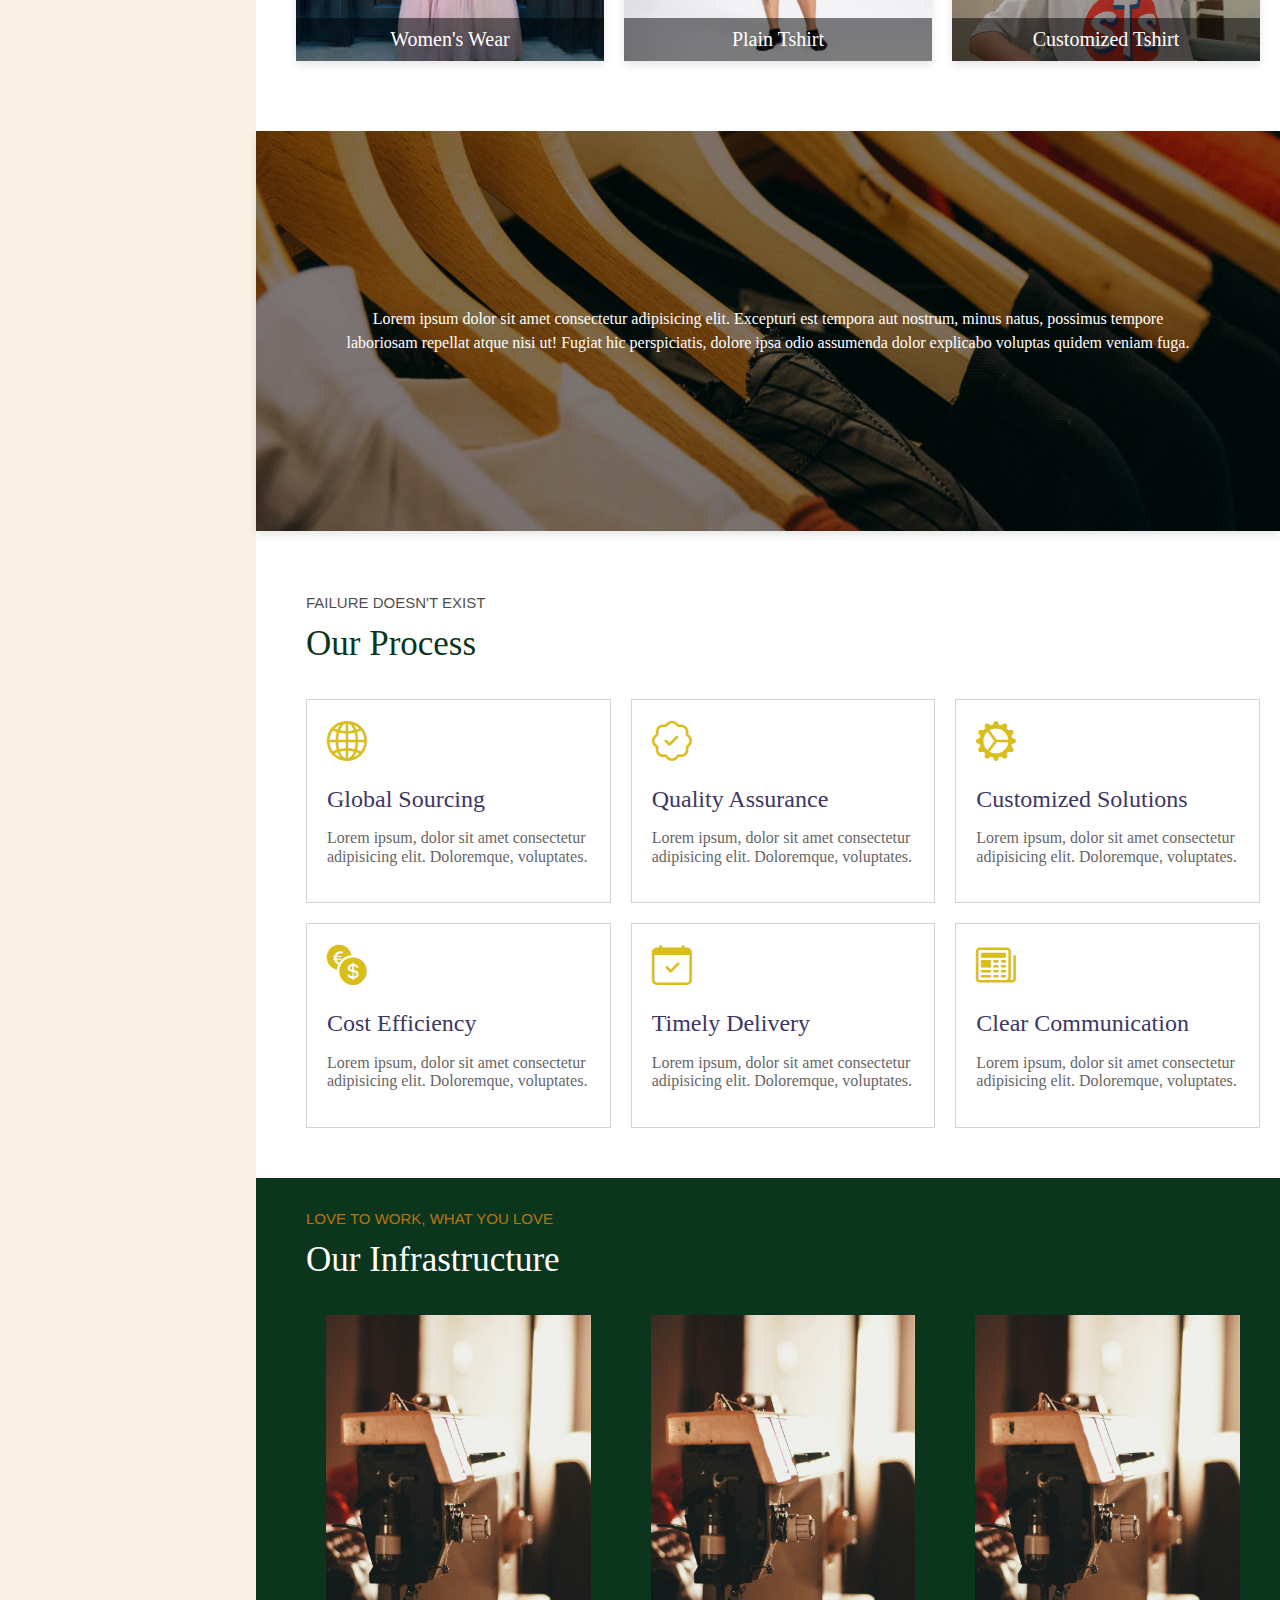
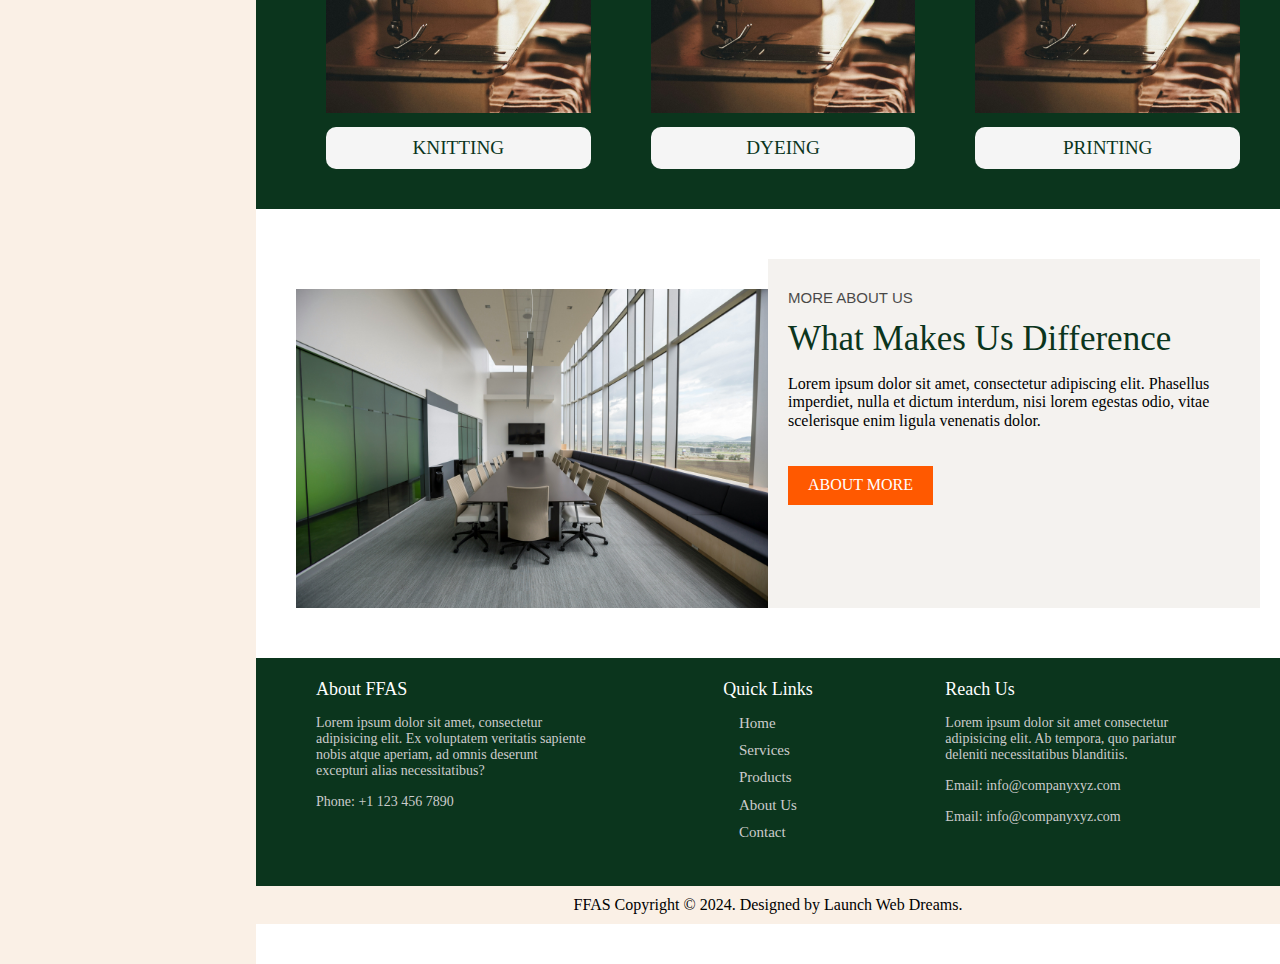
==== commit 2fbad44e: "Updated carousel and made small corrections" ====
--- a/index.html
+++ b/index.html
@@ -30,19 +30,35 @@
         </div>
         <div class="item">
             <div class="carousel">
-                <div class="carousel-inner">
-                    <img src="./images/tshirt.jpg" alt="Image 1">
-                    <img src="./images/tshirt.jpg" alt="Image 2">
-                    <img src="./images/tshirt.jpg" alt="Image 3">
-                </div>
-                <div class="carousel-radio-buttons">
-                    <input type="radio" name="carousel" checked>
-                    <input type="radio" name="carousel">
-                    <input type="radio" name="carousel">
-                </div>
-            </div>
-        </div>
-        <div class="item">
+                <input type="radio" name="carousel" id="slide1" checked>
+                <input type="radio" name="carousel" id="slide2">
+                <input type="radio" name="carousel" id="slide3">
+            
+                <div class="carousel-slides">
+                  <div class="carousel-slide" id="slide1-content">
+                    <img src="./images/tshirt.jpg" alt="Slide 1">
+                    <div class="carousel-caption">
+                      <h3 class="carousel-heading">FASHION FORWARD APPAREL SOURCING</h3>
+                      <p class="carousel-description">Lorem ipsum dolor sit amet consectetur adipisicing elit.Aliquam maxime eos deserunt facilis dolores non!</p>
+                    </div>
+                  </div>
+                  <div class="carousel-slide" id="slide2-content">
+                    <img src="./images/tshirt.jpg" alt="Slide 2">
+                  </div>
+                  <div class="carousel-slide" id="slide3-content">
+                    <img src="./images/tshirt.jpg" alt="Slide 3">
+                  </div>
+                </div>
+                
+                <div class="carousel-controls">
+                    <label for="slide1" class="control"></label>
+                    <label for="slide2" class="control"></label>
+                    <label for="slide3" class="control"></label>
+                </div>
+            </div>   
+        
+        </div>
+        <div class="item item2">
             <div class="company-container">
                 <div class="company-images">
                     <img src="./images/women1.jpg" alt="Image 1">
@@ -76,7 +92,7 @@
                 </div>
             </div>
         </div>
-        <div class="item">
+        <div class="item item2">
             <div class="heading">
                 <h1 class="main-heading">FASHION FORWARD APPAREL SOURCING</h1>
                 <h2 class="sub-heading">Our Products</h2>
@@ -142,7 +158,7 @@
                 </div>
             </div>
         </div>
-        <div class="item">
+        <div class="item item2">
             <div class="heading">
                 <h2 class="main-heading">FAILURE DOESN'T EXIST</h2>
                 <h3 class="sub-heading">Our Process</h3>
@@ -207,23 +223,23 @@
                     <div class="image-card-container">
                         <div class="image-card">
                             <img src="./images/knitting.jpg" alt="Image 1">
-                            <div class="image-card-label">Label 1</div>
+                            <div class="image-card-label">KNITTING</div>
                         </div>
             
                         <div class="image-card">
                             <img src="./images/knitting.jpg" alt="Image 2">
-                            <div class="image-card-label">Label 2</div>
+                            <div class="image-card-label">DYEING</div>
                         </div>
             
                         <div class="image-card">
                             <img src="./images/knitting.jpg" alt="Image 3">
-                            <div class="image-card-label">Label 3</div>
-                        </div>
-                    </div>
-                </div>
-            </div>
-        </div>
-        <div class="item">  
+                            <div class="image-card-label">PRINTING</div>
+                        </div>
+                    </div>
+                </div>
+            </div>
+        </div>
+        <div class="item item2">  
             <div class="company-section">
                 <div class="company-image">
                     <img src="./images/officeroom.jpg" alt="Company Image">
@@ -269,12 +285,13 @@
         <div class="item final-container">
             <p class="final">FFAS Copyright &copy; 2024. Designed by Launch Web Dreams.</p>
         </div> 
-        <script>
-            function toggleNavbar() {
-                const navbarLinks = document.querySelector('.navbar-links');
-                navbarLinks.classList.toggle('open');
-            }
-        </script>
+        
     </div>
+    <script>
+        function toggleNavbar() {
+            const navbarLinks = document.querySelector('.navbar-links');
+            navbarLinks.classList.toggle('open');
+        }
+    </script>
 </body>
 </html>--- a/css/styles.css
+++ b/css/styles.css
@@ -3,6 +3,10 @@
     grid-template: repeat(9, 1fr) / 20fr 80fr;
     height: 100vh;
     row-gap: 30px;
+}
+
+.item2{
+    padding-left: 20px;
 }
 
 .item1 {
@@ -119,61 +123,99 @@
 
 /* CAROUSEL */
 
-.carousel {
+  .carousel {
+    position: relative;
     width: 100%;
-    max-height: 500px; 
     overflow: hidden;
+  }
+  
+  .carousel-slides {
+    display: flex;
+    transition: transform 0.5s ease-in-out;
+  }
+  
+  .carousel-slide {
+    min-width: 100%;
+    box-sizing: border-box;
+    max-height: 500px;
     position: relative;
-}
-
-.carousel-inner {
-    display: flex;
+  }
+  
+  .carousel-slide img {
     width: 100%;
-    height: 100%;
-    animation: slide 9s infinite;
-}
-
-.carousel-inner img {
-    width: 100%;
-    flex-shrink: 0;
     height: 100%; 
-    object-fit: cover;
-}
-
-@keyframes slide {
-    0%, 33.33% { transform: translateX(0); }
-    33.34%, 66.66% { transform: translateX(-100%); }
-    66.67%, 100% { transform: translateX(-200%); }
-}
-
-.carousel-radio-buttons {
+    object-fit: cover; 
+  }
+  
+  .carousel-caption {
     position: absolute;
-    right: 25px;
     top: 50%;
+    left: 50%;
+    transform: translate(-50%, -50%);
+    color: #fff;
+    text-align: center;
+    width: 100%; 
+    padding: 0 10px; 
+    box-sizing: border-box;
+  }
+  
+  .carousel-caption h3,
+  .carousel-caption p {
+    margin: 0;
+  }
+  
+.carousel-controls {
+    position: absolute;
+    top: 50%;
+    right: 10px; 
+    display: flex;
+    flex-direction: column;
+    align-items: center;
     transform: translateY(-50%);
-    display: flex;
-    flex-direction: column;
-    gap: 10px;
-    
-}
-
-.carousel-radio-buttons input[type="radio"] {
-    -webkit-appearance: none;
-    appearance: none;
-    width: 15px;
-    height: 15px;
-    border-radius: 50%;
-    border: 2px solid #ccc;
-    background-color: white;
+}
+
+.carousel-heading{
+    font-size: 20px;
+    font-weight: 300;
+    padding: 20px;
+}
+
+.carousel-description{
+    font-size: 40px;
+}
+  
+  .control {
+    width: 12px; 
+    height: 12px; 
+    border-radius: 50%; 
+    background-color: white; 
+    border: 2px solid transparent; 
     cursor: pointer;
-    transition: background-color 0.3s, border-color 0.3s;
-}
-
-.carousel-radio-buttons input[type="radio"]:checked {
-    background-color: #000;
-    border-color: #000;
-}
-
+    margin: 5px 0;
+    transition: background-color 0.3s, border-color 0.3s; 
+  }
+  
+  .control:hover {
+    background-color: lightgray; 
+  }
+  
+  input[type="radio"] {
+    display: none;
+  }
+  
+  #slide1:checked ~ .carousel-slides {
+    transform: translateX(0%);
+  }
+  
+  #slide2:checked ~ .carousel-slides {
+    transform: translateX(-100%);
+  }
+  
+  #slide3:checked ~ .carousel-slides {
+    transform: translateX(-200%);
+  }
+  
+  
 /* ABOUT COMPANY */
 
 .company-container {
@@ -397,7 +439,7 @@
     display: grid;
     grid-template-columns: repeat(3, 1fr); 
     gap: 20px; 
-    padding-top: 20px;
+    padding: 20px 20px 20px 0;
 }
 
 .box {
@@ -467,7 +509,7 @@
 .image-card img {
     width: 100%;
     height: auto;
-    max-height: 500px; 
+    max-height: 400px; 
     object-fit: cover;
     margin-bottom: 10px;
 }
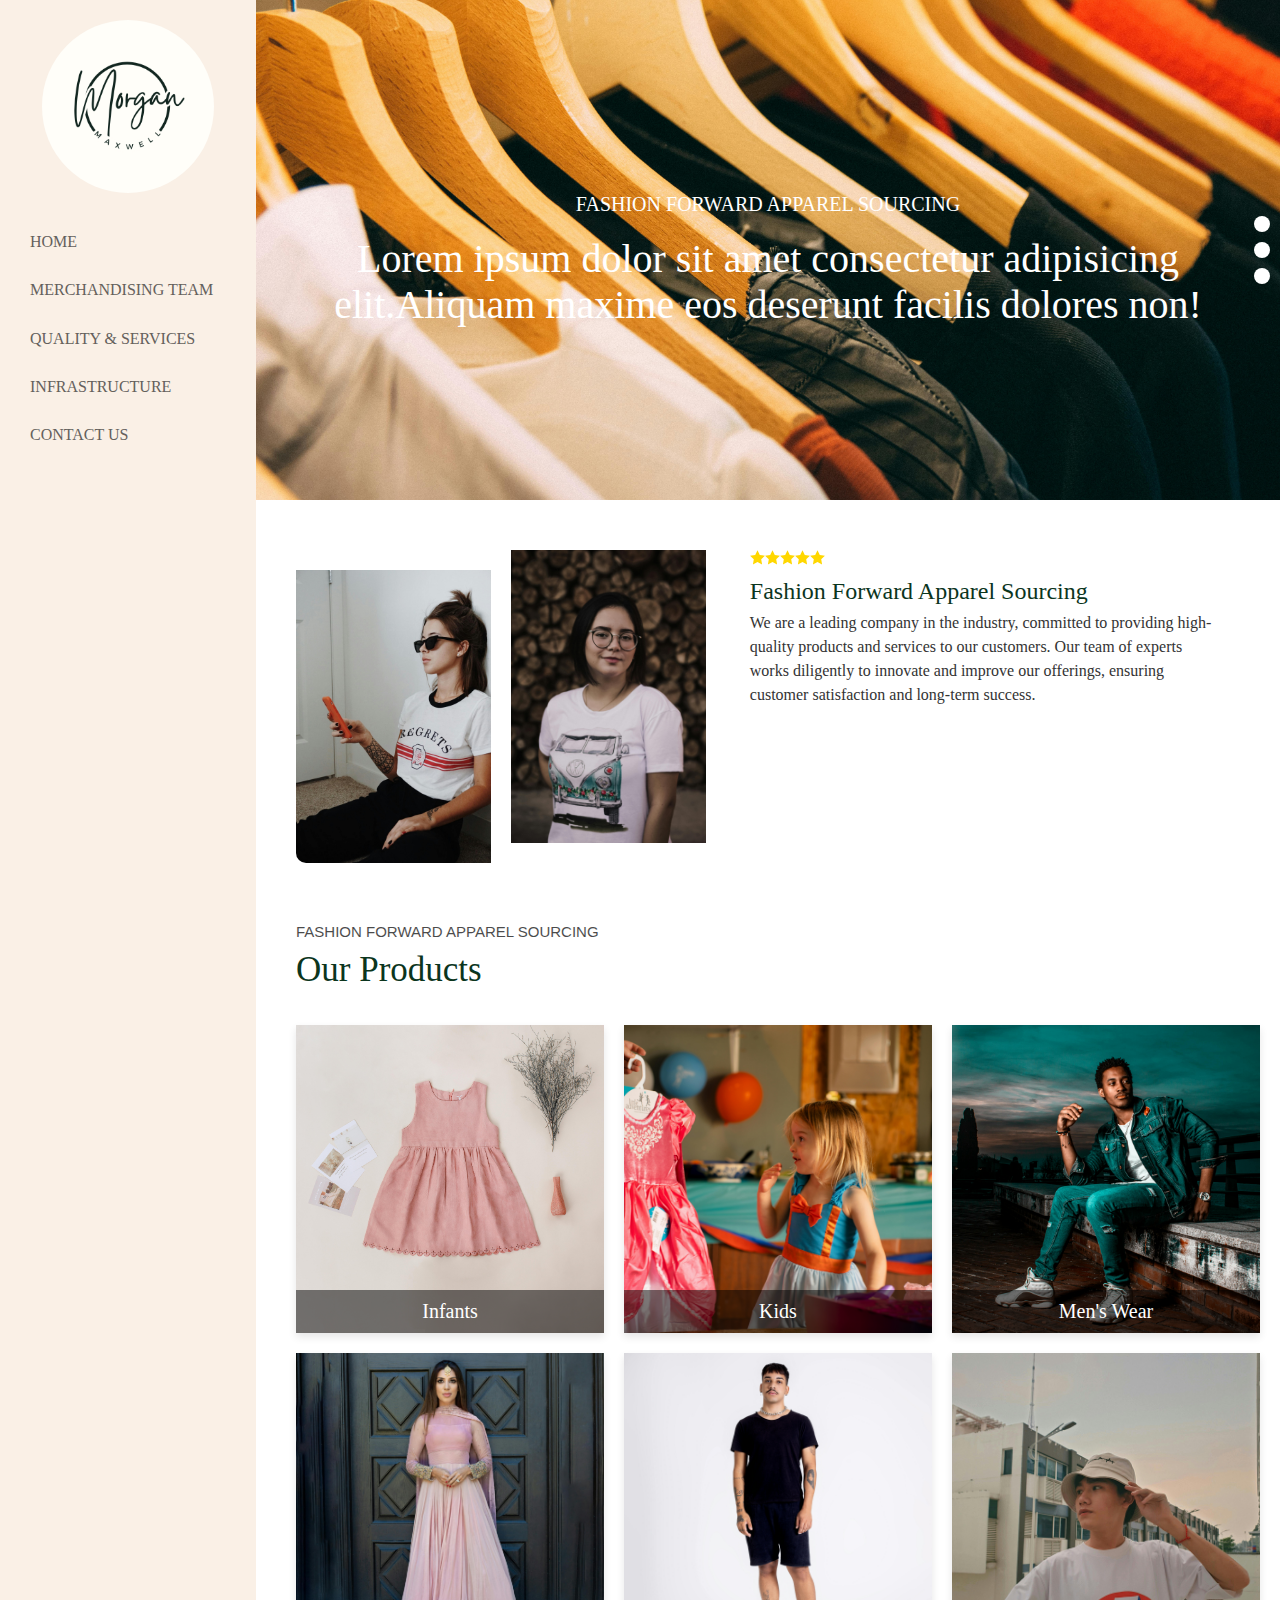
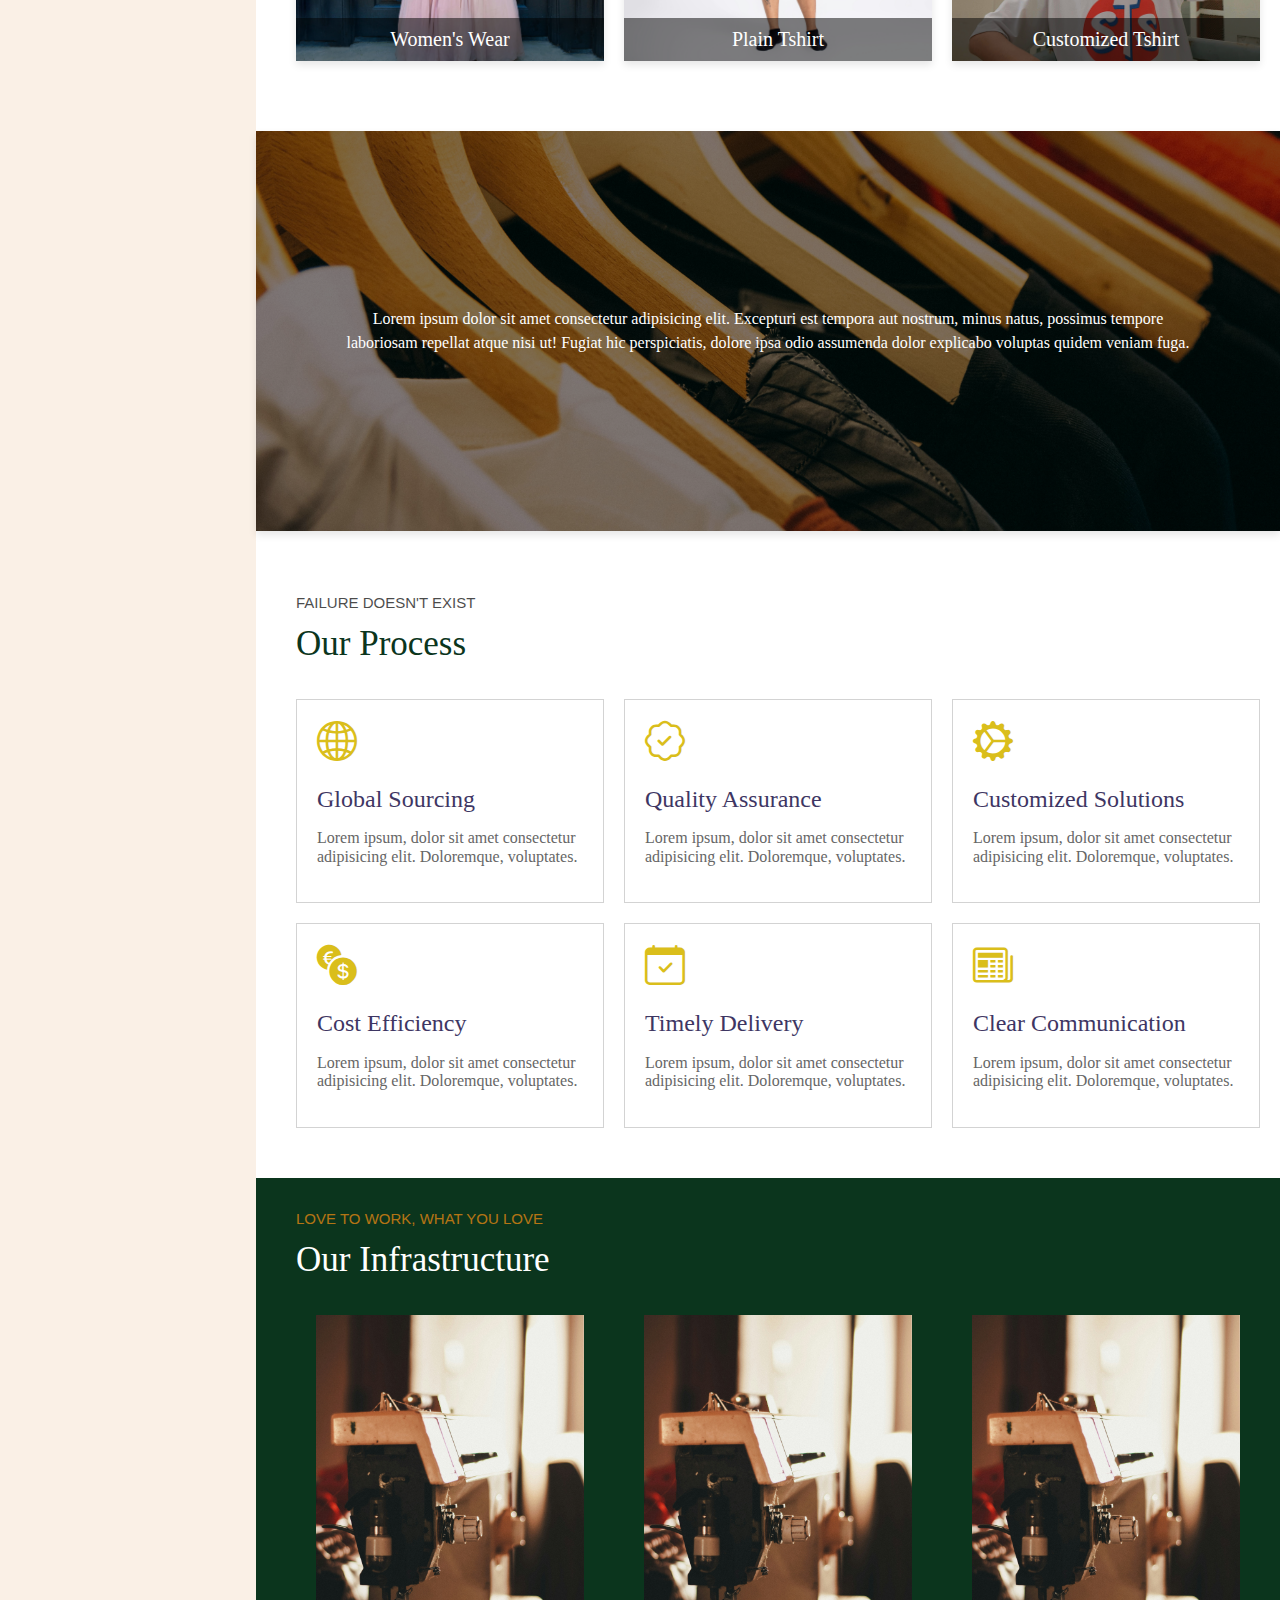
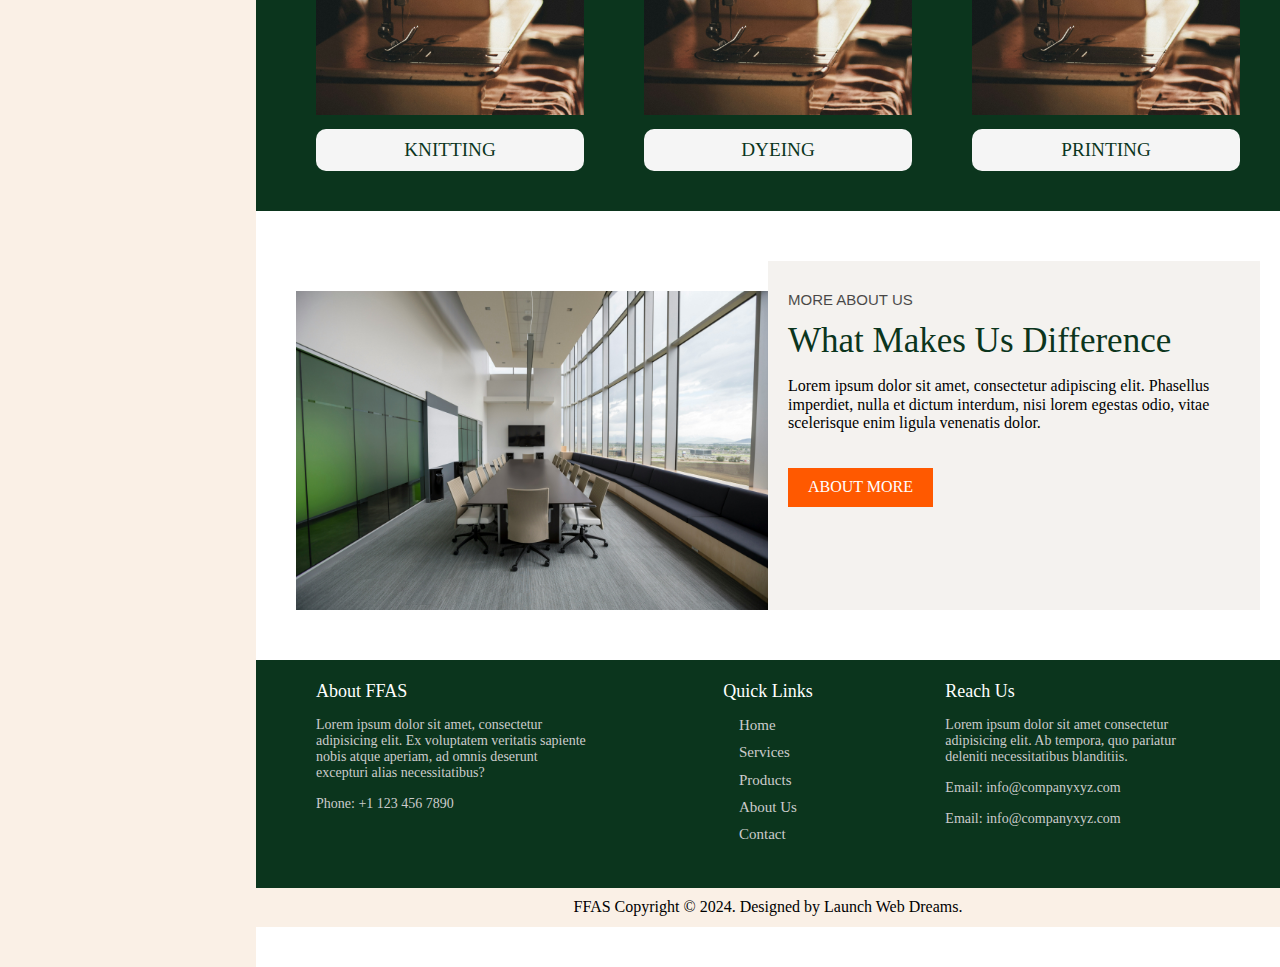
==== commit e9fd56d8: "Created Title for the webpage" ====
--- a/index.html
+++ b/index.html
@@ -3,7 +3,7 @@
 <head>
     <meta charset="UTF-8">
     <meta name="viewport" content="width=device-width, initial-scale=1.0">
-    <title>Document</title>
+    <title>FFAS</title>
     <link rel="stylesheet" href="./css/styles.css">
     <link rel="stylesheet" href="./css/normalize.css">
     <link rel="stylesheet" href="https://cdn.jsdelivr.net/npm/bootstrap-icons@1.11.3/font/bootstrap-icons.min.css">
--- a/css/styles.css
+++ b/css/styles.css
@@ -310,7 +310,7 @@
 /* PRODUCTS */
 
 .heading{
-    margin-left: 30px;
+    margin-left: 20px;
 }
 
 .main-heading{
